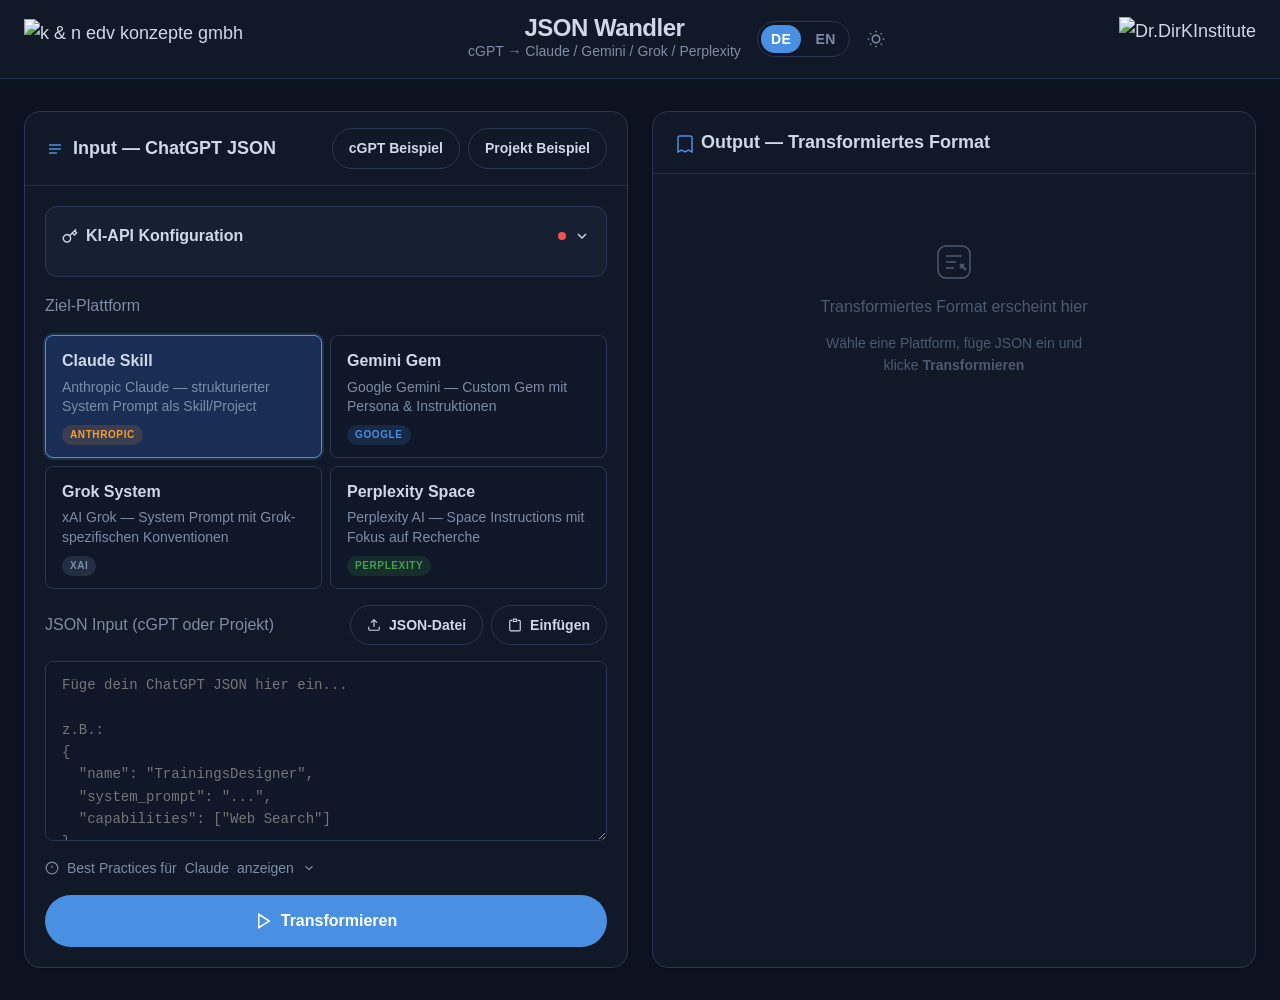
==== app/templates/index.html @ 4fb4b008 "fix: SKILL.md must start with YAML frontmatter Claude.ai upload validation requires --- frontmatter " ====
<!DOCTYPE html>
<html lang="de" data-theme="dark">
<head>
<meta charset="UTF-8"/>
<meta name="viewport" content="width=device-width,initial-scale=1.0"/>
<title>JSON Wandler — Dr.DirKI Institute</title>
<link href="https://api.fontshare.com/v2/css?f[]=satoshi@400,500,700&f[]=cabinet-grotesk@700,800&display=swap" rel="stylesheet"/>
<style>
:root,[data-theme="light"]{
  --color-bg:#f0f4f8;--color-surface:#ffffff;--color-surface-2:#f8fafc;
  --color-surface-offset:#e8eef6;--color-surface-dynamic:#dce4f0;
  --color-divider:#d0d7e2;--color-border:#c0c9d9;
  --color-text:#1a1a2e;--color-text-muted:#546178;--color-text-faint:#8c96a8;
  --color-primary:#1565c0;--color-primary-hover:#1a237e;
  --color-primary-highlight:#e8eaf6;
  --color-success:#2e7d32;--color-error:#c62828;
  --color-orange:#e67e22;--color-gold:#d4a017;
  --radius-sm:.375rem;--radius-md:.5rem;--radius-lg:.75rem;--radius-xl:1rem;--radius-full:9999px;
  --shadow-sm:0 1px 2px oklch(0.2 0.01 80/.06);
  --shadow-md:0 4px 12px oklch(0.2 0.01 80/.08);
  --shadow-lg:0 12px 32px oklch(0.2 0.01 80/.12);
  --font-body:'Satoshi',sans-serif;--font-display:'Cabinet Grotesk',sans-serif;
  --space-1:.25rem;--space-2:.5rem;--space-3:.75rem;--space-4:1rem;
  --space-5:1.25rem;--space-6:1.5rem;--space-8:2rem;--space-10:2.5rem;
  --space-12:3rem;--space-16:4rem;
  --text-xs:clamp(.75rem,.7rem + .25vw,.875rem);
  --text-sm:clamp(.875rem,.8rem + .35vw,1rem);
  --text-base:clamp(1rem,.95rem + .25vw,1.125rem);
  --text-lg:clamp(1.125rem,1rem + .75vw,1.5rem);
  --text-xl:clamp(1.5rem,1.2rem + 1.25vw,2.25rem);
  --text-2xl:clamp(2rem,1.2rem + 2.5vw,3.5rem);
  --transition-interactive:180ms cubic-bezier(.16,1,.3,1);
}
[data-theme="dark"]{
  --color-bg:#0c1220;--color-surface:#111827;--color-surface-2:#162032;
  --color-surface-offset:#0f1729;--color-surface-dynamic:#1a2540;
  --color-divider:#1e2d4a;--color-border:#283854;
  --color-text:#d0d8e8;--color-text-muted:#7b8da8;--color-text-faint:#4a5a75;
  --color-primary:#4a90e2;--color-primary-hover:#3a7bd5;
  --color-primary-highlight:#1a2d55;
  --color-success:#43a047;--color-error:#ef5350;
  --color-orange:#f0a030;--color-gold:#e8b830;
  --shadow-sm:0 1px 2px oklch(0 0 0/.2);
  --shadow-md:0 4px 12px oklch(0 0 0/.3);
  --shadow-lg:0 12px 32px oklch(0 0 0/.4);
}
*,*::before,*::after{box-sizing:border-box;margin:0;padding:0}
html{-webkit-font-smoothing:antialiased;scroll-behavior:smooth}
body{min-height:100dvh;font-family:var(--font-body);font-size:var(--text-base);color:var(--color-text);background:var(--color-bg);line-height:1.6}
img,svg{display:block;max-width:100%}
button{cursor:pointer;background:none;border:none;font:inherit;color:inherit;transition:color var(--transition-interactive),background var(--transition-interactive),border-color var(--transition-interactive),box-shadow var(--transition-interactive)}
:focus-visible{outline:2px solid var(--color-primary);outline-offset:3px;border-radius:var(--radius-sm)}

.app{display:grid;grid-template-rows:auto 1fr;min-height:100dvh}
header{background:var(--color-surface);border-bottom:1px solid var(--color-divider);padding:var(--space-4) var(--space-6);display:flex;align-items:center;justify-content:space-between;gap:var(--space-4);position:sticky;top:0;z-index:100}
.logo{display:flex;align-items:center;gap:var(--space-3);text-decoration:none;color:var(--color-text)}
.logo-mark{width:36px;height:36px;flex-shrink:0}
.logo-text{font-family:var(--font-display);font-size:var(--text-lg);font-weight:800;letter-spacing:-.02em;line-height:1}
.logo-sub{font-size:var(--text-xs);color:var(--color-text-muted);font-weight:400}
.header-actions{display:flex;align-items:center;gap:var(--space-3)}
.btn-icon{width:36px;height:36px;border-radius:var(--radius-full);display:flex;align-items:center;justify-content:center;color:var(--color-text-muted);transition:background var(--transition-interactive),color var(--transition-interactive)}
.btn-icon:hover{background:var(--color-surface-offset);color:var(--color-text)}

/* Language Toggle */
.lang-toggle{display:flex;align-items:center;gap:4px;background:var(--color-surface-offset);border:1px solid var(--color-border);border-radius:var(--radius-full);padding:3px}
.lang-btn{padding:3px 10px;border-radius:var(--radius-full);font-size:var(--text-xs);font-weight:700;letter-spacing:.04em;color:var(--color-text-muted);border:none;background:transparent;cursor:pointer;transition:all var(--transition-interactive)}
.lang-btn.active{background:var(--color-primary);color:#fff;box-shadow:var(--shadow-sm)}
.lang-btn:hover:not(.active){color:var(--color-text);background:var(--color-surface-dynamic)}

main{display:grid;grid-template-columns:1fr 1fr;gap:0;max-width:1400px;margin:0 auto;width:100%;padding:var(--space-8) var(--space-6);gap:var(--space-6)}
@media(max-width:900px){main{grid-template-columns:1fr}}

.panel{background:var(--color-surface);border:1px solid var(--color-border);border-radius:var(--radius-xl);overflow:hidden;display:flex;flex-direction:column;box-shadow:var(--shadow-sm)}
.panel-header{padding:var(--space-4) var(--space-5);border-bottom:1px solid var(--color-divider);display:flex;align-items:center;justify-content:space-between;gap:var(--space-3)}
.panel-title{font-family:var(--font-display);font-weight:700;font-size:var(--text-base);display:flex;align-items:center;gap:var(--space-2)}
.panel-icon{width:20px;height:20px;color:var(--color-primary)}
.panel-body{padding:var(--space-5);display:flex;flex-direction:column;gap:var(--space-4);flex:1}

label{font-size:var(--text-sm);font-weight:500;color:var(--color-text-muted);display:block;margin-bottom:var(--space-2)}
textarea,input,select{width:100%;background:var(--color-surface-offset);border:1px solid var(--color-border);border-radius:var(--radius-md);padding:var(--space-3) var(--space-4);font:inherit;font-size:var(--text-sm);color:var(--color-text);resize:vertical;transition:border-color var(--transition-interactive),box-shadow var(--transition-interactive)}
textarea:focus,input:focus,select:focus{outline:none;border-color:var(--color-primary);box-shadow:0 0 0 3px oklch(from var(--color-primary) l c h/.15)}
textarea{min-height:180px;font-family:'Courier New',monospace;font-size:var(--text-xs);line-height:1.6}
select option{background:var(--color-surface)}

.platform-grid{display:grid;grid-template-columns:repeat(2,1fr);gap:var(--space-2)}
.platform-btn{padding:var(--space-3) var(--space-4);border:1px solid var(--color-border);border-radius:var(--radius-md);background:var(--color-surface-offset);text-align:left;cursor:pointer;transition:all var(--transition-interactive);display:flex;flex-direction:column;gap:var(--space-1)}
.platform-btn:hover{border-color:var(--color-primary);background:var(--color-primary-highlight)}
.platform-btn.active{border-color:var(--color-primary);background:var(--color-primary-highlight);box-shadow:0 0 0 2px oklch(from var(--color-primary) l c h/.2)}
.platform-name{font-weight:600;font-size:var(--text-sm)}
.platform-desc{font-size:var(--text-xs);color:var(--color-text-muted);line-height:1.4}
.platform-badge{display:inline-flex;align-items:center;gap:4px;padding:2px 8px;border-radius:var(--radius-full);font-size:10px;font-weight:600;text-transform:uppercase;letter-spacing:.06em;margin-top:var(--space-1);width:fit-content}
.badge-claude{background:oklch(from var(--color-orange) l c h/.15);color:var(--color-orange)}
.badge-gemini{background:oklch(from var(--color-primary) l c h/.15);color:var(--color-primary)}
.badge-grok{background:oklch(from var(--color-text-muted) l c h/.2);color:var(--color-text-muted)}
.badge-perplexity{background:oklch(from var(--color-success) l c h/.15);color:var(--color-success)}

.btn{display:inline-flex;align-items:center;justify-content:center;gap:var(--space-2);padding:var(--space-3) var(--space-5);border-radius:var(--radius-full);font-weight:600;font-size:var(--text-sm);text-decoration:none;transition:all var(--transition-interactive);border:1px solid transparent;min-height:40px}
.btn-primary{background:var(--color-primary);color:#fff}
.btn-primary:hover:not(:disabled){background:var(--color-primary-hover);transform:translateY(-1px);box-shadow:var(--shadow-md)}
.btn-primary:disabled{opacity:.5;cursor:not-allowed}
.btn-secondary{background:transparent;border-color:var(--color-border);color:var(--color-text)}
.btn-secondary:hover{background:var(--color-surface-offset);border-color:var(--color-text-muted)}
.btn-ghost{background:transparent;color:var(--color-text-muted);padding:var(--space-2) var(--space-3)}
.btn-ghost:hover{color:var(--color-text);background:var(--color-surface-offset)}
.btn-sm{padding:var(--space-2) var(--space-4);font-size:var(--text-xs);min-height:32px}
.btn-danger{background:oklch(from var(--color-error) l c h/.12);color:var(--color-error);border:1px solid oklch(from var(--color-error) l c h/.2)}
.btn-danger:hover{background:oklch(from var(--color-error) l c h/.2)}

.output-area{background:var(--color-surface-offset);border:1px solid var(--color-border);border-radius:var(--radius-md);padding:var(--space-4);font-family:'Courier New',monospace;font-size:var(--text-xs);line-height:1.7;white-space:pre-wrap;word-break:break-word;color:var(--color-text);flex:1;min-height:300px;overflow-y:auto;max-height:500px}
.output-empty{color:var(--color-text-faint);font-family:var(--font-body);font-size:var(--text-sm);text-align:center;padding:var(--space-12) var(--space-8);display:flex;flex-direction:column;align-items:center;gap:var(--space-3)}
.output-empty svg{width:40px;height:40px;color:var(--color-text-faint)}

.status-bar{display:flex;align-items:center;gap:var(--space-2);padding:var(--space-3) var(--space-4);border-radius:var(--radius-md);font-size:var(--text-sm);font-weight:500}
.status-loading{background:oklch(from var(--color-gold) l c h/.1);color:var(--color-gold)}
.status-success{background:oklch(from var(--color-success) l c h/.1);color:var(--color-success)}
.status-error{background:oklch(from var(--color-error) l c h/.1);color:var(--color-error)}
@keyframes spin{to{transform:rotate(360deg)}}
.spinner{width:16px;height:16px;border:2px solid currentColor;border-top-color:transparent;border-radius:var(--radius-full);animation:spin .7s linear infinite;flex-shrink:0}

.api-key-section{background:var(--color-surface-2);border:1px solid var(--color-border);border-radius:var(--radius-lg);padding:var(--space-4)}
.api-key-header{display:flex;align-items:center;justify-content:space-between;margin-bottom:var(--space-3);cursor:pointer}
.api-key-title{font-size:var(--text-sm);font-weight:600;display:flex;align-items:center;gap:var(--space-2)}
.api-key-indicator{width:8px;height:8px;border-radius:var(--radius-full);background:var(--color-error)}
.api-key-indicator.set{background:var(--color-success)}
.api-key-body{display:flex;flex-direction:column;gap:var(--space-3)}
.api-provider-tabs{display:flex;gap:var(--space-2)}
.tab-btn{padding:var(--space-2) var(--space-3);border-radius:var(--radius-md);font-size:var(--text-xs);font-weight:600;border:1px solid var(--color-border);background:transparent;color:var(--color-text-muted);cursor:pointer;transition:all var(--transition-interactive)}
.tab-btn.active{background:var(--color-primary-highlight);border-color:var(--color-primary);color:var(--color-primary)}
.tab-btn:hover:not(.active){background:var(--color-surface-offset)}
.input-row{display:flex;gap:var(--space-2)}
.input-row input{flex:1}
.hint{font-size:var(--text-xs);color:var(--color-text-faint);line-height:1.5}
.hint a{color:var(--color-primary);text-decoration:none}
.hint a:hover{text-decoration:underline}

.practices-toggle{font-size:var(--text-xs);color:var(--color-text-muted);display:flex;align-items:center;gap:var(--space-2);cursor:pointer;background:none;border:none;padding:0}
.practices-toggle:hover{color:var(--color-text)}
.practices-body{display:none;margin-top:var(--space-3);padding:var(--space-4);background:var(--color-surface-offset);border-radius:var(--radius-md);border:1px solid var(--color-divider)}
.practices-body.open{display:block}
.practice-item{display:flex;gap:var(--space-3);padding:var(--space-3) 0;border-bottom:1px solid var(--color-divider)}
.practice-item:last-child{border-bottom:none;padding-bottom:0}
.practice-icon{width:20px;height:20px;flex-shrink:0;margin-top:2px;color:var(--color-primary)}
.practice-content h4{font-size:var(--text-sm);font-weight:600;margin-bottom:2px}
.practice-content p{font-size:var(--text-xs);color:var(--color-text-muted);line-height:1.5}

.output-actions{display:flex;gap:var(--space-2);flex-wrap:wrap}
.section-divider{height:1px;background:var(--color-divider);margin:var(--space-2) 0}
.field-group{display:flex;flex-direction:column;gap:var(--space-2)}

.toast-container{position:fixed;bottom:var(--space-6);right:var(--space-6);z-index:1000;display:flex;flex-direction:column;gap:var(--space-2);pointer-events:none}
.toast{padding:var(--space-3) var(--space-4);background:var(--color-surface-2);border:1px solid var(--color-border);border-radius:var(--radius-md);box-shadow:var(--shadow-lg);font-size:var(--text-sm);font-weight:500;pointer-events:all;animation:slideIn .3s ease forwards;display:flex;align-items:center;gap:var(--space-2)}
@keyframes slideIn{from{opacity:0;transform:translateX(20px)}to{opacity:1;transform:translateX(0)}}
.toast.success{border-color:oklch(from var(--color-success) l c h/.3);color:var(--color-success)}
.toast.error{border-color:oklch(from var(--color-error) l c h/.3);color:var(--color-error)}

::-webkit-scrollbar{width:6px;height:6px}
::-webkit-scrollbar-track{background:transparent}
::-webkit-scrollbar-thumb{background:var(--color-border);border-radius:var(--radius-full)}
</style>
</head>
<body>
<div class="app">
  <header>
    <!-- k & n edv konzepte gmbh Logo (links) -->
    <div style="display:flex;align-items:center">
      <img src="/static/logo-kn.png" alt="k &amp; n edv konzepte gmbh" style="height:40px;width:auto;object-fit:contain"/>
    </div>

    <!-- Mitte: Titel + Controls -->
    <div style="display:flex;align-items:center;gap:var(--space-4);flex:1;justify-content:center">
      <div style="text-align:center">
        <div class="logo-text">JSON Wandler</div>
        <div class="logo-sub" id="headerSubtitle">cGPT &rarr; Claude / Gemini / Grok / Perplexity</div>
      </div>
      <div style="display:flex;align-items:center;gap:var(--space-2)">
        <!-- DE/EN Language Toggle -->
        <div class="lang-toggle" role="group" aria-label="Language">
          <button id="langDe" class="lang-btn active" onclick="setLang('de')">DE</button>
          <button id="langEn" class="lang-btn" onclick="setLang('en')">EN</button>
        </div>
        <!-- Theme Toggle -->
        <button class="btn-icon" data-theme-toggle aria-label="Farbschema wechseln">
          <svg width="18" height="18" viewBox="0 0 24 24" fill="none" stroke="currentColor" stroke-width="2"><path d="M21 12.79A9 9 0 1 1 11.21 3 7 7 0 0 0 21 12.79z"/></svg>
        </button>
      </div>
    </div>

    <!-- Dr.DirKInstitute Logo (rechts) -->
    <div style="display:flex;align-items:center">
      <img src="/static/logo-drdirki.png" alt="Dr.DirKInstitute" style="height:44px;width:auto;object-fit:contain"/>
    </div>
  </header>

  <main>
    <!-- INPUT PANEL -->
    <div class="panel">
      <div class="panel-header">
        <div class="panel-title">
          <svg class="panel-icon" viewBox="0 0 20 20" fill="none" stroke="currentColor" stroke-width="1.5"><path d="M4 6h12M4 10h12M4 14h8"/></svg>
          <span id="panelInputTitle">Input — ChatGPT JSON</span>
        </div>
        <div style="display:flex;gap:var(--space-2)">
          <button class="btn btn-secondary btn-sm" id="btnSampleCgpt" onclick="loadSample('cgpt')">cGPT Beispiel</button>
          <button class="btn btn-secondary btn-sm" id="btnSampleProject" onclick="loadSample('project')">Projekt Beispiel</button>
        </div>
      </div>
      <div class="panel-body">

        <!-- API KEY -->
        <div class="api-key-section">
          <div class="api-key-header" onclick="toggleApiKey()">
            <div class="api-key-title">
              <svg width="16" height="16" viewBox="0 0 24 24" fill="none" stroke="currentColor" stroke-width="2"><path d="M21 2l-2 2m-7.61 7.61a5.5 5.5 0 1 1-7.778 7.778 5.5 5.5 0 0 1 7.777-7.777zm0 0L15.5 7.5m0 0l3 3L22 7l-3-3m-3.5 3.5L19 4"/></svg>
              <span id="apiTitle">KI-API Konfiguration</span>
            </div>
            <div style="display:flex;align-items:center;gap:var(--space-2)">
              <div id="apiIndicator" class="api-key-indicator"></div>
              <svg id="apiToggleIcon" width="16" height="16" viewBox="0 0 24 24" fill="none" stroke="currentColor" stroke-width="2" style="transition:transform .2s"><path d="m6 9 6 6 6-6"/></svg>
            </div>
          </div>
          <div id="apiKeyBody" class="api-key-body" style="display:none">
            <div class="api-provider-tabs">
              <button class="tab-btn active" onclick="setProvider('openai',this)">OpenAI</button>
              <button class="tab-btn" onclick="setProvider('anthropic',this)">Anthropic</button>
            </div>
            <div class="input-row">
              <input type="password" id="apiKeyInput" placeholder="sk-..." autocomplete="off"/>
              <button class="btn btn-primary btn-sm" id="btnApiSave" onclick="saveApiKey()">Speichern</button>
              <button class="btn btn-danger btn-sm" onclick="clearApiKey()">&times;</button>
            </div>
            <p class="hint" id="apiHint">
              OpenAI API Key &mdash; <a href="https://platform.openai.com/api-keys" target="_blank">platform.openai.com/api-keys</a><br>
              Modell: gpt-4o. Der Key bleibt nur im Browser-Memory.
            </p>
          </div>
        </div>

        <!-- TARGET PLATFORM -->
        <div class="field-group">
          <label id="platformLabel">Ziel-Plattform</label>
          <div class="platform-grid">
            <button class="platform-btn active" onclick="selectPlatform('claude',this)">
              <div class="platform-name">Claude Skill</div>
              <div class="platform-desc" id="descClaude">Anthropic Claude — strukturierter System Prompt als Skill/Project</div>
              <div class="platform-badge badge-claude">Anthropic</div>
            </button>
            <button class="platform-btn" onclick="selectPlatform('gemini',this)">
              <div class="platform-name">Gemini Gem</div>
              <div class="platform-desc" id="descGemini">Google Gemini — Custom Gem mit Persona &amp; Instruktionen</div>
              <div class="platform-badge badge-gemini">Google</div>
            </button>
            <button class="platform-btn" onclick="selectPlatform('grok',this)">
              <div class="platform-name">Grok System</div>
              <div class="platform-desc" id="descGrok">xAI Grok — System Prompt mit Grok-spezifischen Konventionen</div>
              <div class="platform-badge badge-grok">xAI</div>
            </button>
            <button class="platform-btn" onclick="selectPlatform('perplexity',this)">
              <div class="platform-name">Perplexity Space</div>
              <div class="platform-desc" id="descPerplexity">Perplexity AI — Space Instructions mit Fokus auf Recherche</div>
              <div class="platform-badge badge-perplexity">Perplexity</div>
            </button>
          </div>
        </div>

        <!-- JSON INPUT -->
        <div class="field-group">
          <div style="display:flex;align-items:center;justify-content:space-between;margin-bottom:var(--space-2);flex-wrap:wrap;gap:var(--space-2)">
            <label style="margin:0" id="jsonInputLabel">JSON Input (cGPT oder Projekt)</label>
            <div style="display:flex;gap:var(--space-2)">
              <button class="btn btn-secondary btn-sm" id="btnJsonFile" onclick="uploadJsonFile()" title="JSON-Datei vom Computer laden">
                <svg width="14" height="14" viewBox="0 0 24 24" fill="none" stroke="currentColor" stroke-width="2"><path d="M21 15v4a2 2 0 0 1-2 2H5a2 2 0 0 1-2-2v-4"/><polyline points="17 8 12 3 7 8"/><line x1="12" y1="3" x2="12" y2="15"/></svg>
                <span>JSON-Datei</span>
              </button>
              <button class="btn btn-secondary btn-sm" id="btnPaste" onclick="pasteFromClipboard()" title="JSON aus Zwischenablage einf&uuml;gen">
                <svg width="14" height="14" viewBox="0 0 24 24" fill="none" stroke="currentColor" stroke-width="2"><rect x="9" y="2" width="6" height="4" rx="1"/><path d="M17 4h2a2 2 0 0 1 2 2v14a2 2 0 0 1-2 2H5a2 2 0 0 1-2-2V6a2 2 0 0 1 2-2h2"/></svg>
                <span>Einf&uuml;gen</span>
              </button>
            </div>
          </div>
          <input type="file" id="jsonFileInput" accept=".json,application/json" style="display:none" onchange="handleJsonFile(event)">
          <textarea id="jsonInput" placeholder="F&uuml;ge dein ChatGPT JSON hier ein...&#10;&#10;z.B.:&#10;{&#10;  &quot;name&quot;: &quot;TrainingsDesigner&quot;,&#10;  &quot;system_prompt&quot;: &quot;...&quot;,&#10;  &quot;capabilities&quot;: [&quot;Web Search&quot;]&#10;}"></textarea>
        </div>

        <!-- BEST PRACTICES TOGGLE -->
        <div>
          <button class="practices-toggle" onclick="togglePractices()" id="practicesBtn">
            <svg width="14" height="14" viewBox="0 0 24 24" fill="none" stroke="currentColor" stroke-width="2"><circle cx="12" cy="12" r="10"/><path d="M12 8v4M12 16h.01"/></svg>
            <span id="practicesTogglePre">Best Practices f&uuml;r</span>
            <span id="currentPlatformLabel">Claude</span>
            <span id="practicesTogglePost">anzeigen</span>
            <svg id="practicesIcon" width="14" height="14" viewBox="0 0 24 24" fill="none" stroke="currentColor" stroke-width="2" style="transition:transform .2s"><path d="m6 9 6 6 6-6"/></svg>
          </button>
          <div id="practicesBody" class="practices-body"></div>
        </div>

        <button class="btn btn-primary" id="transformBtn" onclick="transform()">
          <svg width="18" height="18" viewBox="0 0 24 24" fill="none" stroke="currentColor" stroke-width="2"><path d="M5 3l14 9-14 9V3z"/></svg>
          <span id="transformBtnLabel">Transformieren</span>
        </button>

      </div>
    </div>

    <!-- OUTPUT PANEL -->
    <div class="panel">
      <div class="panel-header">
        <div class="panel-title">
          <svg class="panel-icon" viewBox="0 0 20 20" fill="none" stroke="currentColor" stroke-width="1.5"><path d="M17 3H7a2 2 0 0 0-2 2v14l3.5-2 3.5 2 3.5-2 3.5 2V5a2 2 0 0 0-2-2z"/></svg>
          <span id="panelOutputTitle">Output — Transformiertes Format</span>
        </div>
        <div id="outputPlatformBadge" style="display:none"></div>
      </div>
      <div class="panel-body">
        <div id="statusBar" style="display:none"></div>
        <div id="outputContainer">
          <div class="output-empty" id="emptyState">
            <svg viewBox="0 0 40 40" fill="none" stroke="currentColor" stroke-width="1.5">
              <rect x="4" y="4" width="32" height="32" rx="8"/>
              <path d="M12 14h16M12 20h10M12 26h8"/>
              <path d="M26 22l6 6M30 22l-4 4" stroke-width="2"/>
            </svg>
            <div id="emptyStateTitle">Transformiertes Format erscheint hier</div>
            <div id="emptyStateHint" style="font-size:var(--text-xs);color:var(--color-text-faint);max-width:280px;text-align:center">W&auml;hle eine Plattform, f&uuml;ge JSON ein und klicke <strong>Transformieren</strong></div>
          </div>
          <pre class="output-area" id="outputArea" style="display:none"></pre>
        </div>

        <div class="output-actions" id="outputActions" style="display:none">
          <button class="btn btn-primary btn-sm" onclick="copyOutput()">
            <svg width="14" height="14" viewBox="0 0 24 24" fill="none" stroke="currentColor" stroke-width="2"><rect x="9" y="9" width="13" height="13" rx="2"/><path d="M5 15H4a2 2 0 0 1-2-2V4a2 2 0 0 1 2-2h9a2 2 0 0 1 2 2v1"/></svg>
            <span id="btnCopy">Kopieren</span>
          </button>
          <button class="btn btn-secondary btn-sm" onclick="downloadOutput()">
            <svg width="14" height="14" viewBox="0 0 24 24" fill="none" stroke="currentColor" stroke-width="2"><path d="M21 15v4a2 2 0 0 1-2 2H5a2 2 0 0 1-2-2v-4M7 10l5 5 5-5M12 15V3"/></svg>
            <span id="btnDownload">Download</span>
          </button>
          <button class="btn btn-ghost btn-sm" onclick="clearAll()">
            <span id="btnReset">Zur&uuml;cksetzen</span>
          </button>
        </div>

        <div id="platformInfo" style="margin-top:auto"></div>
      </div>
    </div>
  </main>
</div>

<div class="toast-container" id="toastContainer"></div>

<script>
/* ── Translations ──────────────────────────────────────────────────────── */
const TEXTS = {
  de: {
    subtitle:          'cGPT \u2192 Claude / Gemini / Grok / Perplexity',
    panelInput:        'Input \u2014 ChatGPT JSON',
    panelOutput:       'Output \u2014 Transformiertes Format',
    sampleCgpt:        'cGPT Beispiel',
    sampleProject:     'Projekt Beispiel',
    apiTitle:          'KI-API Konfiguration',
    apiSave:           'Speichern',
    platformLabel:     'Ziel-Plattform',
    claudeDesc:        'Anthropic Claude \u2014 strukturierter System Prompt als Skill/Project',
    geminiDesc:        'Google Gemini \u2014 Custom Gem mit Persona & Instruktionen',
    grokDesc:          'xAI Grok \u2014 System Prompt mit Grok-spezifischen Konventionen',
    perplexityDesc:    'Perplexity AI \u2014 Space Instructions mit Fokus auf Recherche',
    jsonInputLabel:    'JSON Input (cGPT oder Projekt)',
    jsonFileBtnTitle:  'JSON-Datei vom Computer laden',
    jsonFileBtn:       'JSON-Datei',
    pasteBtnTitle:     'JSON aus Zwischenablage einf\u00fcgen',
    pasteBtn:          'Einf\u00fcgen',
    jsonPlaceholder:   'F\u00fcge dein ChatGPT JSON hier ein...\n\nz.B.:\n{\n  "name": "TrainingsDesigner",\n  "system_prompt": "...",\n  "capabilities": ["Web Search"]\n}',
    practicesPre:      'Best Practices f\u00fcr',
    practicesPost:     'anzeigen',
    transformBtn:      'Transformieren',
    transformingBtn:   'Transformiere\u2026',
    emptyTitle:        'Transformiertes Format erscheint hier',
    emptyHint:         'W\u00e4hle eine Plattform, f\u00fcge JSON ein und klicke',
    emptyHintStrong:   'Transformieren',
    btnCopy:           'Kopieren',
    btnDownload:       'Download',
    btnReset:          'Zur\u00fccksetzen',
    /* Dynamic messages */
    noJson:            'Kein JSON eingef\u00fcgt',
    noApiKey:          'Kein API Key eingegeben',
    apiSaved:          'API Key gespeichert (nur im Speicher)',
    apiCleared:        'API Key gel\u00f6scht',
    jsonRepaired:      'JSON automatisch repariert',
    copied:            'In Zwischenablage kopiert',
    copyFailed:        'Kopieren fehlgeschlagen',
    downloadStarted:   'Download gestartet',
    resetDone:         'Zur\u00fcckgesetzt',
    emptyClipboard:    'Zwischenablage ist leer',
    skillInstallTitle: 'Als Claude Skill installieren',
    skillStep1:        'SKILL.md herunterladen (Button oben)',
    skillStep2:        'claude.ai im Browser öffnen',
    skillStep3:        'Anpassen → Skills → + → <strong>Skill hochladen</strong>',
    skillStep4:        'SKILL.md auswählen → fertig ✓',
    pasteHint:         'Bitte Ctrl+V zum Einf\u00fcgen verwenden',
    fileLoaded:        'Datei geladen',
    fileLoadedRepaired:'Datei geladen & JSON repariert',
    fileTypeError:     'Bitte eine .json Datei ausw\u00e4hlen.',
    fileReadError:     'Datei konnte nicht gelesen werden.',
    jsonRepairFailed:  function(e){ return 'JSON konnte nicht repariert werden: ' + e; },
    notValidJson:      'Text eingef\u00fcgt (kein valides JSON \u2014 bitte pr\u00fcfen)',
    transformingAI:    function(p){ return 'KI-Transformation via ' + p + '\u2026'; },
    transformingRules: 'Regelbasierte Transformation (kein API Key)\u2026',
    successTransform:  function(p, k){ return 'Erfolgreich transformiert \u2192 ' + p + (k ? '' : ' (regelbasiert \u2014 API Key f\u00fcr KI-Optimierung)'); },
    apiError:          function(m){ return 'Fehler: ' + m; },
    apiKeyInvalid:     'API Key ung\u00fcltig oder abgelaufen',
    sampleLoaded:      function(t){ return t + ' Beispiel geladen'; },
    hintOpenAI:        'OpenAI API Key \u2014 <a href="https://platform.openai.com/api-keys" target="_blank">platform.openai.com/api-keys</a><br>Modell: gpt-4o. Der Key bleibt nur im Browser-Memory.',
    hintAnthropic:     'Anthropic API Key \u2014 <a href="https://console.anthropic.com/keys" target="_blank">console.anthropic.com/keys</a><br>Modell: claude-sonnet-4. Der Key bleibt nur im Browser-Memory.',
  },
  en: {
    subtitle:          'cGPT \u2192 Claude / Gemini / Grok / Perplexity',
    panelInput:        'Input \u2014 ChatGPT JSON',
    panelOutput:       'Output \u2014 Transformed Format',
    sampleCgpt:        'cGPT Sample',
    sampleProject:     'Project Sample',
    apiTitle:          'AI API Configuration',
    apiSave:           'Save',
    platformLabel:     'Target Platform',
    claudeDesc:        'Anthropic Claude \u2014 structured system prompt as Skill/Project',
    geminiDesc:        'Google Gemini \u2014 Custom Gem with persona & instructions',
    grokDesc:          'xAI Grok \u2014 System prompt with Grok-specific conventions',
    perplexityDesc:    'Perplexity AI \u2014 Space Instructions focused on research',
    jsonInputLabel:    'JSON Input (cGPT or Project)',
    jsonFileBtnTitle:  'Load JSON file from computer',
    jsonFileBtn:       'JSON File',
    pasteBtnTitle:     'Paste JSON from clipboard',
    pasteBtn:          'Paste',
    jsonPlaceholder:   'Paste your ChatGPT JSON here...\n\ne.g.:\n{\n  "name": "TrainingDesigner",\n  "system_prompt": "...",\n  "capabilities": ["Web Search"]\n}',
    practicesPre:      'Show Best Practices for',
    practicesPost:     '',
    transformBtn:      'Transform',
    transformingBtn:   'Transforming\u2026',
    emptyTitle:        'Transformed format appears here',
    emptyHint:         'Choose a platform, paste JSON, and click',
    emptyHintStrong:   'Transform',
    btnCopy:           'Copy',
    btnDownload:       'Download',
    btnReset:          'Reset',
    /* Dynamic messages */
    noJson:            'No JSON inserted',
    noApiKey:          'No API key entered',
    apiSaved:          'API key saved (memory only)',
    apiCleared:        'API key cleared',
    jsonRepaired:      'JSON automatically repaired',
    copied:            'Copied to clipboard',
    copyFailed:        'Copy failed',
    downloadStarted:   'Download started',
    resetDone:         'Reset',
    emptyClipboard:    'Clipboard is empty',
    skillInstallTitle: 'Install as Claude Skill',
    skillStep1:        'Download SKILL.md (button above)',
    skillStep2:        'Open claude.ai in your browser',
    skillStep3:        'Customize → Skills → + → <strong>Upload skill</strong>',
    skillStep4:        'Select SKILL.md → done ✓',
    pasteHint:         'Please use Ctrl+V to paste',
    fileLoaded:        'File loaded',
    fileLoadedRepaired:'File loaded & JSON repaired',
    fileTypeError:     'Please select a .json file.',
    fileReadError:     'File could not be read.',
    jsonRepairFailed:  function(e){ return 'JSON could not be repaired: ' + e; },
    notValidJson:      'Text pasted (not valid JSON \u2014 please check)',
    transformingAI:    function(p){ return 'AI transformation via ' + p + '\u2026'; },
    transformingRules: 'Rule-based transformation (no API key)\u2026',
    successTransform:  function(p, k){ return 'Successfully transformed \u2192 ' + p + (k ? '' : ' (rule-based \u2014 add API key for AI optimization)'); },
    apiError:          function(m){ return 'Error: ' + m; },
    apiKeyInvalid:     'API key invalid or expired',
    sampleLoaded:      function(t){ return t + ' sample loaded'; },
    hintOpenAI:        'OpenAI API Key \u2014 <a href="https://platform.openai.com/api-keys" target="_blank">platform.openai.com/api-keys</a><br>Model: gpt-4o. Key is stored in browser memory only.',
    hintAnthropic:     'Anthropic API Key \u2014 <a href="https://console.anthropic.com/keys" target="_blank">console.anthropic.com/keys</a><br>Model: claude-sonnet-4. Key is stored in browser memory only.',
  }
};

/* ── Best Practices (bilingual) ────────────────────────────────────────── */
const bestPracticesAll = {
  de: {
    claude: [
      { title: 'Klare Rollendefinition',    desc: 'Claude Skills beginnen mit einer expliziten Rollenbeschreibung: \u201eDu bist ein spezialisierter Assistent f\u00fcr\u2026\u201c' },
      { title: 'XML-Tags f\u00fcr Struktur', desc: 'Nutze <instructions>, <context>, <examples> als Strukturierungselemente im System Prompt.' },
      { title: 'Konstitutionelle Grenzen',  desc: 'Definiere explizit, was der Skill NICHT tut. Claude folgt negativen Grenzen sehr pr\u00e4zise.' },
      { title: 'Reasoning aktivieren',      desc: 'F\u00fcge \u201eDenke Schritt f\u00fcr Schritt\u201c oder \u201eAnalysiere erst, dann antworte\u201c f\u00fcr komplexe Aufgaben ein.' },
      { title: 'Keine Plugin-Referenzen',   desc: 'ChatGPT-spezifische Funktionen (DALL-E, Browsing-Buttons) m\u00fcssen entfernt oder abstrahiert werden.' },
    ],
    gemini: [
      { title: 'Persona & Name',          desc: 'Gemini Gems erwarten eine klar benannte Persona mit definierten Charaktereigenschaften.' },
      { title: 'Google-Integration',      desc: 'Nutze explizit Google-Tools: Google Search, Google Workspace-Referenzen wenn relevant.' },
      { title: 'Multimodal beschreiben',  desc: 'Gemini versteht Bilder, Audio, Video \u2014 erw\u00e4hne explizit welche Modalit\u00e4ten der Gem nutzen soll.' },
      { title: 'Markdown strukturiert',   desc: 'Gemini rendert Markdown gut \u2014 nutze \u00dcberschriften, Listen und Bold f\u00fcr strukturierte Outputs.' },
      { title: 'Sprachkonsistenz',        desc: 'Definiere die Ausgabesprache explizit, da Gemini bei gemischten Prompts die Sprache wechseln kann.' },
    ],
    grok: [
      { title: 'Direkter, klarer Stil',   desc: 'Grok bevorzugt direkte, pr\u00e4gnante Instruktionen ohne \u00fcberm\u00e4\u00dfige H\u00f6flichkeitsfloskeln.' },
      { title: 'Realtime-Wissen nutzen',  desc: 'Grok hat Zugriff auf aktuelle X/Twitter-Daten \u2014 nutze dies f\u00fcr zeitkritische Anwendungen.' },
      { title: 'Humor-Param optional',    desc: 'Grok unterst\u00fctzt einen humorvollen Modus \u2014 definiere ob der Skill ernst oder locker sein soll.' },
      { title: 'Keine langen Preambles',  desc: 'Grok reagiert besser auf kurze, klare Instruktionen als auf lange, verschachtelte Prompts.' },
      { title: 'X-Kontext',               desc: 'Wenn relevant: definiere ob der Skill X-Posts, Threads oder Community-Notes einbeziehen soll.' },
    ],
    perplexity: [
      { title: 'Recherche-Fokus',              desc: 'Perplexity Spaces sind Research-optimiert \u2014 stelle Instruktionen auf Quellensuche und Fakten-Verifikation aus.' },
      { title: 'Quellen-Anforderungen',        desc: 'Definiere explizit: \u201eZitiere immer Quellen\u201c, \u201eBevorzuge wissenschaftliche Quellen\u201c, \u201eAktuelle Quellen bevorzugen\u201c.' },
      { title: 'Zusammenfassungsformat',       desc: 'Perplexity strukturiert gerne: Kurzzusammenfassung \u2192 Details \u2192 Quellen. Nutze dieses Format.' },
      { title: 'Keine Halluzinations-Prompts', desc: 'Vermeide Prompts die Kreativit\u00e4t \u00fcber Faktentreue stellen \u2014 Perplexity ist kein Kreativ-LLM.' },
      { title: 'Focus Mode',                   desc: 'Definiere den Suchfokus: Web, Academic, YouTube, Reddit je nach Anwendungsfall.' },
    ]
  },
  en: {
    claude: [
      { title: 'Clear Role Definition',    desc: 'Claude Skills start with an explicit role description: \u201cYou are a specialized assistant for\u2026\u201d' },
      { title: 'XML Tags for Structure',   desc: 'Use <instructions>, <context>, <examples> as structural elements in the system prompt.' },
      { title: 'Constitutional Constraints', desc: 'Explicitly define what the skill does NOT do. Claude follows negative constraints very precisely.' },
      { title: 'Enable Reasoning',         desc: 'Add \u201cThink step by step\u201d or \u201cAnalyze first, then respond\u201d for complex tasks.' },
      { title: 'No Plugin References',     desc: 'ChatGPT-specific features (DALL-E, browsing buttons) must be removed or abstracted.' },
    ],
    gemini: [
      { title: 'Persona & Name',           desc: 'Gemini Gems expect a clearly named persona with defined character traits.' },
      { title: 'Google Integration',       desc: 'Explicitly use Google tools: Google Search, Google Workspace references when relevant.' },
      { title: 'Describe Multimodal',      desc: 'Gemini understands images, audio, video \u2014 explicitly mention which modalities the Gem should use.' },
      { title: 'Markdown Structured',      desc: 'Gemini renders Markdown well \u2014 use headings, lists and bold for structured outputs.' },
      { title: 'Language Consistency',     desc: 'Define the output language explicitly, as Gemini may switch languages with mixed prompts.' },
    ],
    grok: [
      { title: 'Direct, Clear Style',      desc: 'Grok prefers direct, concise instructions without excessive pleasantries.' },
      { title: 'Use Realtime Knowledge',   desc: 'Grok has access to current X/Twitter data \u2014 use this for time-critical applications.' },
      { title: 'Humor Param Optional',     desc: 'Grok supports a humorous mode \u2014 define whether the skill should be serious or casual.' },
      { title: 'No Long Preambles',        desc: 'Grok responds better to short, clear instructions than long, nested prompts.' },
      { title: 'X Context',                desc: 'If relevant: define whether the skill should include X posts, threads or community notes.' },
    ],
    perplexity: [
      { title: 'Research Focus',           desc: 'Perplexity Spaces are research-optimized \u2014 configure instructions for source search and fact verification.' },
      { title: 'Source Requirements',      desc: 'Define explicitly: \u201cAlways cite sources\u201d, \u201cPrefer scientific sources\u201d, \u201cPrefer current sources\u201d.' },
      { title: 'Summary Format',           desc: 'Perplexity structures well: Brief Summary \u2192 Details \u2192 Sources. Use this format.' },
      { title: 'No Hallucination Prompts', desc: 'Avoid prompts that prioritize creativity over factual accuracy \u2014 Perplexity is not a creative LLM.' },
      { title: 'Focus Mode',               desc: 'Define the search focus: Web, Academic, YouTube, Reddit depending on the use case.' },
    ]
  }
};

/* ── State ─────────────────────────────────────────────────────────────── */
let state = { platform: 'claude', apiKey: null, apiProvider: 'openai', output: null, lang: 'de' };

const platformLabels = { claude: 'Claude', gemini: 'Gemini', grok: 'Grok', perplexity: 'Perplexity' };
const platformColors  = { claude: 'badge-claude', gemini: 'badge-gemini', grok: 'badge-grok', perplexity: 'badge-perplexity' };

/* ── Language ──────────────────────────────────────────────────────────── */
function setLang(lang) {
  state.lang = lang;
  document.documentElement.lang = lang;
  applyLang();
}

function applyLang() {
  const t = TEXTS[state.lang];
  const l = state.lang;

  /* Header */
  document.getElementById('headerSubtitle').textContent = t.subtitle;
  document.getElementById('langDe').classList.toggle('active', l === 'de');
  document.getElementById('langEn').classList.toggle('active', l === 'en');

  /* Input panel */
  document.getElementById('panelInputTitle').textContent   = t.panelInput;
  document.getElementById('btnSampleCgpt').textContent     = t.sampleCgpt;
  document.getElementById('btnSampleProject').textContent  = t.sampleProject;
  document.getElementById('apiTitle').textContent          = t.apiTitle;
  document.getElementById('btnApiSave').textContent        = t.apiSave;
  document.getElementById('platformLabel').textContent     = t.platformLabel;
  document.getElementById('descClaude').textContent        = t.claudeDesc;
  document.getElementById('descGemini').textContent        = t.geminiDesc;
  document.getElementById('descGrok').textContent          = t.grokDesc;
  document.getElementById('descPerplexity').textContent    = t.perplexityDesc;
  document.getElementById('jsonInputLabel').textContent    = t.jsonInputLabel;
  var jfBtn = document.getElementById('btnJsonFile');
  jfBtn.title = t.jsonFileBtnTitle;
  jfBtn.querySelector('span').textContent = t.jsonFileBtn;
  var pbBtn = document.getElementById('btnPaste');
  pbBtn.title = t.pasteBtnTitle;
  pbBtn.querySelector('span').textContent = t.pasteBtn;
  document.getElementById('jsonInput').placeholder        = t.jsonPlaceholder;
  document.getElementById('practicesTogglePre').textContent = t.practicesPre;
  document.getElementById('practicesTogglePost').textContent = t.practicesPost;
  document.getElementById('transformBtnLabel').textContent = t.transformBtn;

  /* Output panel */
  document.getElementById('panelOutputTitle').textContent = t.panelOutput;
  document.getElementById('emptyStateTitle').textContent  = t.emptyTitle;
  var hint = document.getElementById('emptyStateHint');
  hint.innerHTML = t.emptyHint + ' <strong>' + t.emptyHintStrong + '</strong>';
  document.getElementById('btnCopy').textContent     = t.btnCopy;
  document.getElementById('btnDownload').textContent = t.btnDownload;
  document.getElementById('btnReset').textContent    = t.btnReset;

  /* API hint (if provider is set) */
  var apiHint = document.getElementById('apiHint');
  var hints = { openai: t.hintOpenAI, anthropic: t.hintAnthropic };
  apiHint.innerHTML = hints[state.apiProvider];

  /* Re-render best practices */
  updatePractices();
}

/* ── Theme ──────────────────────────────────────────────────────────────── */
(function(){
  const t=document.querySelector('[data-theme-toggle]');
  const r=document.documentElement;
  let d=r.getAttribute('data-theme')||'dark';
  updateToggleIcon(d,t);
  if(t) t.addEventListener('click',()=>{
    d=d==='dark'?'light':'dark';
    r.setAttribute('data-theme',d);
    updateToggleIcon(d,t);
  });
  function updateToggleIcon(theme,btn){
    if(!btn) return;
    btn.innerHTML=theme==='dark'
      ?'<svg width="18" height="18" viewBox="0 0 24 24" fill="none" stroke="currentColor" stroke-width="2"><circle cx="12" cy="12" r="5"/><path d="M12 1v2M12 21v2M4.22 4.22l1.42 1.42M18.36 18.36l1.42 1.42M1 12h2M21 12h2M4.22 19.78l1.42-1.42M18.36 5.64l1.42-1.42"/></svg>'
      :'<svg width="18" height="18" viewBox="0 0 24 24" fill="none" stroke="currentColor" stroke-width="2"><path d="M21 12.79A9 9 0 1 1 11.21 3 7 7 0 0 0 21 12.79z"/></svg>';
  }
})();

/* ── Platform ───────────────────────────────────────────────────────────── */
function selectPlatform(p, btn) {
  state.platform = p;
  document.querySelectorAll('.platform-btn').forEach(b => b.classList.remove('active'));
  btn.classList.add('active');
  if (state.output) renderSkillInstallBox();
  document.getElementById('currentPlatformLabel').textContent = platformLabels[p];
  updatePractices();
}

/* ── API Key ────────────────────────────────────────────────────────────── */
function toggleApiKey() {
  const body = document.getElementById('apiKeyBody');
  const icon = document.getElementById('apiToggleIcon');
  const open = body.style.display !== 'none';
  body.style.display = open ? 'none' : 'flex';
  icon.style.transform = open ? '' : 'rotate(180deg)';
}

function setProvider(p, btn) {
  state.apiProvider = p;
  document.querySelectorAll('.tab-btn').forEach(b => b.classList.remove('active'));
  btn.classList.add('active');
  const t = TEXTS[state.lang];
  const hints = { openai: t.hintOpenAI, anthropic: t.hintAnthropic };
  document.getElementById('apiHint').innerHTML = hints[p];
  document.getElementById('apiKeyInput').placeholder = p === 'openai' ? 'sk-...' : 'sk-ant-...';
}

function saveApiKey() {
  const val = document.getElementById('apiKeyInput').value.trim();
  if (!val) { showToast(TEXTS[state.lang].noApiKey, 'error'); return; }
  state.apiKey = val;
  document.getElementById('apiIndicator').classList.add('set');
  document.getElementById('apiKeyInput').value = '';
  showToast(TEXTS[state.lang].apiSaved, 'success');
  toggleApiKey();
}

function clearApiKey() {
  state.apiKey = null;
  document.getElementById('apiKeyInput').value = '';
  document.getElementById('apiIndicator').classList.remove('set');
  showToast(TEXTS[state.lang].apiCleared, 'success');
}

/* ── Best Practices ─────────────────────────────────────────────────────── */
function togglePractices() {
  const body = document.getElementById('practicesBody');
  const icon = document.getElementById('practicesIcon');
  const open = body.classList.contains('open');
  body.classList.toggle('open', !open);
  icon.style.transform = open ? '' : 'rotate(180deg)';
  if (!open) updatePractices();
}

function updatePractices() {
  var practices = (bestPracticesAll[state.lang] || bestPracticesAll.de)[state.platform] || [];
  const body = document.getElementById('practicesBody');
  body.innerHTML = practices.map(p => `
    <div class="practice-item">
      <svg class="practice-icon" viewBox="0 0 20 20" fill="none" stroke="currentColor" stroke-width="1.5"><path d="M9 11l3 3L22 4"/><path d="M21 12v7a2 2 0 0 1-2 2H5a2 2 0 0 1-2-2V5a2 2 0 0 1 2-2h11"/></svg>
      <div class="practice-content"><h4>${p.title}</h4><p>${p.desc}</p></div>
    </div>
  `).join('');
}

/* ── Sample Data ────────────────────────────────────────────────────────── */
function loadSample(type) {
  const samples = {
    cgpt: JSON.stringify({
      "name": "TrainingsDesigner",
      "url": "https://chatgpt.com/g/g-0xl2V1Yve-trainingsdesigner",
      "id": "g-0xl2V1Yve",
      "description": "Creates customized training concepts based on user input.",
      "system_prompt": "This GPT assists users in creating customized training concepts based on their input. It begins by offering the user a choice of language: German or English, with the prompt 'Choose Language / Sprache w\u00e4hlen.' After selecting the language, all further communication takes place in the chosen language. Next, it asks what type of training concept the user is looking for by presenting the following options: [1] a remote workshop, [2] an onsite workshop, [3] remote training, [4] onsite training, or [5] the user's own suggestion.",
      "conversation_starters": ["Was f\u00fcr ein Trainingskonzept ben\u00f6tigst du?", "M\u00f6chtest du Dokumente hochladen?"],
      "capabilities": ["Web Search"],
      "actions": ["Thinking"]
    }, null, 2),
    project: JSON.stringify({
      "id": "g-p-project123",
      "name": "KI Governance Projekt",
      "instructions": "Dieses Projekt unterst\u00fctzt bei der Entwicklung von KI-Governance-Frameworks. Fokus auf EU AI Act, DSGVO, ISO 42001 und NIS2.",
      "files": ["governance_framework.pdf", "eu_ai_act_summary.pdf"],
      "conversations": [
        { "title": "AI Policy Review", "messages": [
          { "role": "user", "text": "Analysiere unsere aktuelle KI-Policy" },
          { "role": "assistant", "text": "Ich analysiere die Policy auf EU AI Act Konformit\u00e4t..." }
        ]}
      ]
    }, null, 2)
  };
  document.getElementById('jsonInput').value = samples[type];
  const t = TEXTS[state.lang];
  const label = type === 'cgpt' ? 'cGPT' : (state.lang === 'de' ? 'Projekt' : 'Project');
  showToast(t.sampleLoaded(label), 'success');
}

/* ── Transform Prompt Builder ───────────────────────────────────────────── */
function buildTransformPrompt(parsedJSON, platform) {
  const platformGuides = {
    claude: `Du bist ein Experte f\u00fcr Claude AI Skills und System Prompts.
Transformiere das folgende ChatGPT Custom GPT JSON in einen optimierten Claude Skill System Prompt.

CLAUDE SKILL ANFORDERUNGEN:
- Beginne mit einer klaren Rollendefinition in XML: <role>...</role>
- Nutze <instructions> f\u00fcr Hauptanweisungen
- Nutze <constraints> f\u00fcr Einschr\u00e4nkungen/Was der Skill NICHT tut
- Nutze <conversation_style> f\u00fcr Kommunikationsstil
- Nutze <examples> wenn Starter-Prompts vorhanden sind
- Entferne alle ChatGPT-spezifischen Referenzen (Plugins, DALL-E, ChatGPT-URLs)
- Aktiviere Reasoning wo sinnvoll ("Denke Schritt f\u00fcr Schritt")
- Behalte Mehrsprachigkeit wenn im Original definiert
- Gib NUR den fertigen System Prompt zur\u00fcck, kein JSON`,

    gemini: `Du bist ein Experte f\u00fcr Google Gemini Gems.
Transformiere das folgende ChatGPT Custom GPT JSON in Gemini Gem Instruktionen.

GEMINI GEM ANFORDERUNGEN:
- Beginne mit: "# [Name] \u2014 Gemini Gem"
- Definiere eine klare Persona mit Namen und Charaktereigenschaften
- Sektion "## Hauptaufgabe" mit klaren Instruktionen
- Sektion "## Kommunikationsstil"
- Sektion "## Einschr\u00e4nkungen"
- Nutze Google-native Konzepte (Google Search, Google Workspace) wenn sinnvoll
- Beschreibe multimodale F\u00e4higkeiten explizit wenn relevant
- Markdown-strukturiert f\u00fcr optimales Rendering
- Gib NUR die fertigen Gem-Instruktionen zur\u00fcck`,

    grok: `Du bist ein Experte f\u00fcr xAI Grok System Prompts.
Transformiere das folgende ChatGPT Custom GPT JSON in einen Grok System Prompt.

GROK ANFORDERUNGEN:
- Direkter, pr\u00e4gnanter Stil ohne Floskeln
- Beginne mit: "You are [Name], a specialized AI assistant."
- Kurze, klare Instruktionsbl\u00f6cke
- Definiere explizit: Ton (ernst/humorvoll), Umfang, Grenzen
- Optional: Hinweis auf Realtime X/Twitter-Daten wenn relevant
- Keine langen verschachtelten Strukturen
- Englisch bevorzugt, au\u00dfer Original ist klar deutsch
- Gib NUR den fertigen System Prompt zur\u00fcck`,

    perplexity: `Du bist ein Experte f\u00fcr Perplexity AI Space Instructions.
Transformiere das folgende ChatGPT Custom GPT JSON in Perplexity Space Instructions.

PERPLEXITY ANFORDERUNGEN:
- Beginne mit klarer Beschreibung: was dieser Space recherchiert
- Definiere Quellen-Anforderungen explizit (Web/Academic/YouTube/Reddit)
- Sektion "Recherche-Fokus" mit Kernthemen
- Sektion "Ausgabeformat": Kurzzusammenfassung \u2192 Details \u2192 Quellen
- Definiere Sprache und Fachtiefe
- Betone Faktentreue \u00fcber Kreativit\u00e4t
- Kein Fokus auf Konversation, sondern auf Informationsabruf
- Gib NUR die fertigen Space Instructions zur\u00fcck`
  };

  return `${platformGuides[platform]}

ORIGINAL ChatGPT JSON:
${JSON.stringify(parsedJSON, null, 2)}

Erstelle jetzt den optimierten ${platformLabels[platform]} Output:`;
}

/* ── AI Transform ───────────────────────────────────────────────────────── */
async function transformWithAI(parsedJSON) {
  const prompt = buildTransformPrompt(parsedJSON, state.platform);

  if (state.apiProvider === 'openai') {
    const resp = await fetch('https://api.openai.com/v1/chat/completions', {
      method: 'POST',
      headers: { 'Content-Type': 'application/json', 'Authorization': `Bearer ${state.apiKey}` },
      body: JSON.stringify({
        model: 'gpt-4o',
        messages: [
          { role: 'system', content: 'Du bist ein Experte f\u00fcr LLM Prompt Engineering und AI Platform Migration.' },
          { role: 'user', content: prompt }
        ],
        temperature: 0.3,
        max_tokens: 2000
      })
    });
    if (!resp.ok) {
      const err = await resp.json();
      throw new Error(err.error?.message || `API Fehler: ${resp.status}`);
    }
    const data = await resp.json();
    return data.choices[0].message.content;

  } else {
    const resp = await fetch('https://api.anthropic.com/v1/messages', {
      method: 'POST',
      headers: {
        'Content-Type': 'application/json',
        'x-api-key': state.apiKey,
        'anthropic-version': '2023-06-01'
      },
      body: JSON.stringify({
        model: 'claude-sonnet-4-20250514',
        max_tokens: 2000,
        messages: [{ role: 'user', content: prompt }]
      })
    });
    if (!resp.ok) {
      const err = await resp.json();
      throw new Error(err.error?.message || `API Fehler: ${resp.status}`);
    }
    const data = await resp.json();
    return data.content[0].text;
  }
}

/* ── Rule-based Transform ───────────────────────────────────────────────── */
function transformRuleBased(parsed) {
  const name = parsed.name || parsed.id || 'Unnamed';
  const desc = parsed.description || '';
  const systemPrompt = parsed.system_prompt || parsed.instructions || '';
  const starters = parsed.conversation_starters || [];
  const caps = parsed.capabilities || [];

  switch(state.platform) {
    case 'claude': {
      const skillName = name.toLowerCase().replace(/[^a-z0-9]+/g, '-').replace(/^-+|-+$/g, '').slice(0, 64);
      const triggerPhrases = starters.length
        ? starters.slice(0,3).map(s => `"${s}"`).join(', ')
        : `"${name} starten", "${name} nutzen"`;
      const skillDesc = `${desc || 'Spezialisierter KI-Assistent für ' + name + '.'} Anwenden wenn Nutzer ${triggerPhrases} sagt.`.slice(0, 1024);
      return `---
name: ${skillName}
description: ${skillDesc}
metadata:
  author: Dr. Dirk Kötting
  version: 1.0.0
  category: ai-assistant
---

# ${name}

## Überblick

<role>
Du bist ${name}, ein spezialisierter KI-Assistent.${desc ? ' ' + desc : ''}
</role>

## Anweisungen

<instructions>
${systemPrompt || 'Keine spezifischen Instruktionen definiert.'}
</instructions>

## Constraints

<constraints>
- Bleibe immer im definierten Aufgabenbereich
- Verweise bei Bedarf auf verfügbare Optionen
${caps.includes('Web Search') ? '- Nutze Web-Suche für aktuelle Informationen' : ''}
</constraints>

## Kommunikationsstil

<conversation_style>
- Strukturiert und klar
- Frage bei Unklarheiten nach
</conversation_style>
${starters.length ? `\n## Beispiel-Einstiege\n\n${starters.slice(0,3).map(s => `- "${s}"`).join('\n')}` : ''}`;
    }

    case 'gemini':
      return `# ${name} \u2014 Gemini Gem

## Persona
Du bist **${name}**${desc ? ': ' + desc : ''}.

## Hauptaufgabe
${systemPrompt || 'Definiere hier die Hauptaufgabe.'}

## Kommunikationsstil
- Klar und strukturiert
- Nutze Markdown f\u00fcr \u00dcberschriften und Listen
- Stelle R\u00fcckfragen wenn Kontext fehlt

## Einschr\u00e4nkungen
- Bleibe im definierten Themenbereich
${caps.includes('Web Search') ? '- Nutze Google Search f\u00fcr aktuelle Informationen\n' : ''}
${starters.length ? `\n## Beispiel-Eingaben\n${starters.slice(0,3).map(s => `- "${s}"`).join('\n')}` : ''}`;

    case 'grok':
      return `You are ${name}, a specialized AI assistant.${desc ? ' ' + desc : ''}

## Core Instructions
${systemPrompt || 'Define core behavior here.'}

## Behavior Rules
- Be direct and concise
- No unnecessary preambles
${caps.includes('Web Search') ? '- Use real-time data when relevant\n' : ''}
- Stay within defined scope

## Tone
Professional, clear, efficient.`;

    case 'perplexity':
      return `# ${name} \u2014 Perplexity Space

## Recherche-Fokus
${desc || name}

## Hauptaufgabe
${systemPrompt || 'Recherchiere und beantworte Fragen zu diesem Themenbereich.'}

## Ausgabeformat
1. **Kurzzusammenfassung** (2-3 S\u00e4tze)
2. **Details** mit Quellenbelegen
3. **Quellen** (mindestens 2-3 verifizierte Quellen)

## Quellen-Anforderungen
- Bevorzuge aktuelle Quellen (< 2 Jahre)
- Wissenschaftliche Quellen bevorzugen wo verf\u00fcgbar
- Immer Quellen zitieren

## Einschr\u00e4nkungen
- Nur faktisch belegte Informationen
- Bei Unsicherheit: klar kommunizieren`;
  }
}

/* ── JSON Parser ────────────────────────────────────────────────────────── */
function robustParse(input) {
  let s = String(input).trim();
  try { return { data: JSON.parse(s), repaired: false }; } catch(_) {}
  const first = s.indexOf('{');
  const last = s.lastIndexOf('}');
  if (first !== -1 && last > first) {
    s = s.slice(first, last + 1);
    try { return { data: JSON.parse(s), repaired: true }; } catch(_) {}
  }
  if (first === -1 && s.includes('":')) {
    s = '{\n' + s.trim().replace(/,$/, '') + '\n}';
    try { return { data: JSON.parse(s), repaired: true }; } catch(_) {}
  }
  s = s.replace(/,\s*([}\]])/g, '$1');
  try { return { data: JSON.parse(s), repaired: true }; } catch(e) {}
  s = s.replace(/([{,]\s*)([a-zA-Z_][a-zA-Z0-9_]*)\s*:/g, '$1"$2":');
  try { return { data: JSON.parse(s), repaired: true }; } catch(e) {
    return { error: e.message };
  }
}

/* ── Main Transform ─────────────────────────────────────────────────────── */
async function transform() {
  const jsonText = document.getElementById('jsonInput').value.trim();
  const t = TEXTS[state.lang];
  if (!jsonText) { showToast(t.noJson, 'error'); return; }

  const parseResult = robustParse(jsonText);
  if (parseResult.error) {
    showStatus('error', t.jsonRepairFailed(parseResult.error));
    return;
  }
  const parsed = parseResult.data;
  if (parseResult.repaired) {
    showToast(t.jsonRepaired, 'success');
  }

  const btn = document.getElementById('transformBtn');
  btn.disabled = true;
  btn.innerHTML = '<div class="spinner"></div> <span>' + t.transformingBtn + '</span>';

  hideOutput();
  const providerLabel = state.apiProvider === 'openai' ? 'OpenAI gpt-4o' : 'Claude claude-sonnet-4';
  showStatus('loading', state.apiKey ? t.transformingAI(providerLabel) : t.transformingRules);

  try {
    let result;
    if (state.apiKey) {
      result = await transformWithAI(parsed);
    } else {
      await new Promise(r => setTimeout(r, 600));
      result = transformRuleBased(parsed);
    }

    state.output = result;
    showOutput(result);
    showStatus('success', t.successTransform(platformLabels[state.platform], !!state.apiKey));
    renderSkillInstallBox();

    const badge = document.getElementById('outputPlatformBadge');
    badge.innerHTML = `<span class="platform-badge ${platformColors[state.platform]}">${platformLabels[state.platform]}</span>`;
    badge.style.display = 'block';

  } catch(e) {
    showStatus('error', t.apiError(e.message));
    if (e.message.includes('401') || e.message.includes('Unauthorized')) {
      showToast(t.apiKeyInvalid, 'error');
    }
  } finally {
    btn.disabled = false;
    btn.innerHTML = '<svg width="18" height="18" viewBox="0 0 24 24" fill="none" stroke="currentColor" stroke-width="2"><path d="M5 3l14 9-14 9V3z"/></svg> <span id="transformBtnLabel">' + TEXTS[state.lang].transformBtn + '</span>';
  }
}

/* ── UI Helpers ─────────────────────────────────────────────────────────── */
function showStatus(type, msg) {
  const bar = document.getElementById('statusBar');
  const icons = {
    loading: '<div class="spinner"></div>',
    success: '<svg width="16" height="16" viewBox="0 0 24 24" fill="none" stroke="currentColor" stroke-width="2"><polyline points="20 6 9 17 4 12"/></svg>',
    error:   '<svg width="16" height="16" viewBox="0 0 24 24" fill="none" stroke="currentColor" stroke-width="2"><circle cx="12" cy="12" r="10"/><line x1="15" y1="9" x2="9" y2="15"/><line x1="9" y1="9" x2="15" y2="15"/></svg>'
  };
  bar.className = `status-bar status-${type}`;
  bar.innerHTML = `${icons[type]} ${msg}`;
  bar.style.display = 'flex';
}

function showOutput(text) {
  document.getElementById('emptyState').style.display = 'none';
  const area = document.getElementById('outputArea');
  area.style.display = 'block';
  area.textContent = text;
  document.getElementById('outputActions').style.display = 'flex';
}

function hideOutput() {
  document.getElementById('outputArea').style.display = 'none';
  document.getElementById('outputActions').style.display = 'none';
  document.getElementById('emptyState').style.display = 'flex';
  document.getElementById('outputPlatformBadge').style.display = 'none';
}

function clearAll() {
  document.getElementById('jsonInput').value = '';
  hideOutput();
  document.getElementById('statusBar').style.display = 'none';
  document.getElementById('platformInfo').innerHTML = '';
  state.output = null;
  showToast(TEXTS[state.lang].resetDone, 'success');
}

async function copyOutput() {
  if (!state.output) return;
  try {
    await navigator.clipboard.writeText(state.output);
    showToast(TEXTS[state.lang].copied, 'success');
  } catch(e) {
    showToast(TEXTS[state.lang].copyFailed, 'error');
  }
}

function downloadOutput() {
  if (!state.output) return;
  const ext = { claude: 'SKILL.md', gemini: 'gemini-gem.md', grok: 'grok-system.txt', perplexity: 'perplexity-space.md' };
  const blob = new Blob([state.output], { type: 'text/plain' });
  const a = document.createElement('a');
  a.href = URL.createObjectURL(blob);
  a.download = ext[state.platform] || 'transformed.txt';
  a.click();
  showToast(TEXTS[state.lang].downloadStarted, 'success');
}

function renderSkillInstallBox() {
  const box = document.getElementById('platformInfo');
  if (state.platform !== 'claude') { box.innerHTML = ''; return; }
  const t = TEXTS[state.lang];
  box.innerHTML = `
    <div style="margin-top:var(--space-4);background:oklch(from var(--color-primary) l c h/.07);border:1px solid oklch(from var(--color-primary) l c h/.25);border-radius:var(--radius-lg);padding:var(--space-4);">
      <div style="font-weight:700;font-size:var(--text-sm);color:var(--color-primary);margin-bottom:var(--space-3);display:flex;align-items:center;gap:var(--space-2);">
        <svg width="15" height="15" viewBox="0 0 24 24" fill="none" stroke="currentColor" stroke-width="2"><path d="M12 22C6.48 22 2 17.52 2 12S6.48 2 12 2s10 4.48 10 10-4.48 10-10 10zm0-14v4m0 4h.01"/></svg>
        ${t.skillInstallTitle}
      </div>
      <ol style="padding-left:var(--space-4);font-size:var(--text-xs);color:var(--color-text-muted);line-height:2;margin:0;">
        <li>${t.skillStep1}</li>
        <li>${t.skillStep2}</li>
        <li>${t.skillStep3}</li>
        <li>${t.skillStep4}</li>
      </ol>
    </div>`;
}

function showToast(msg, type = 'success') {
  const container = document.getElementById('toastContainer');
  const t = document.createElement('div');
  const icons = {
    success: '<svg width="16" height="16" viewBox="0 0 24 24" fill="none" stroke="currentColor" stroke-width="2"><polyline points="20 6 9 17 4 12"/></svg>',
    error:   '<svg width="16" height="16" viewBox="0 0 24 24" fill="none" stroke="currentColor" stroke-width="2"><circle cx="12" cy="12" r="10"/><line x1="15" y1="9" x2="9" y2="15"/><line x1="9" y1="9" x2="15" y2="15"/></svg>'
  };
  t.className = `toast ${type}`;
  t.innerHTML = `${icons[type] || ''} ${msg}`;
  container.appendChild(t);
  setTimeout(() => t.remove(), 3500);
}

/* ── File Handling ──────────────────────────────────────────────────────── */
function uploadJsonFile() {
  document.getElementById('jsonFileInput').click();
}

function handleJsonFile(event) {
  const file = event.target.files[0];
  const t = TEXTS[state.lang];
  if (!file) return;
  if (!file.name.endsWith('.json') && file.type !== 'application/json') {
    showStatus('error', t.fileTypeError);
    return;
  }
  const reader = new FileReader();
  reader.onload = function(e) {
    const raw = e.target.result;
    const result = robustParse(raw);
    if (result.error) {
      showStatus('error', t.fileReadError);
    } else {
      document.getElementById('jsonInput').value = JSON.stringify(result.data, null, 2);
      showToast(result.repaired ? t.fileLoadedRepaired : t.fileLoaded, 'success');
    }
    event.target.value = '';
  };
  reader.onerror = () => showStatus('error', t.fileReadError);
  reader.readAsText(file, 'utf-8');
}

async function pasteFromClipboard() {
  const t = TEXTS[state.lang];
  try {
    const text = await navigator.clipboard.readText();
    if (!text.trim()) { showToast(t.emptyClipboard, 'error'); return; }
    const result = robustParse(text);
    if (result.error) {
      document.getElementById('jsonInput').value = text;
      showToast(t.notValidJson, 'error');
    } else {
      document.getElementById('jsonInput').value = JSON.stringify(result.data, null, 2);
      showToast(result.repaired ? t.jsonRepaired : t.fileLoaded, 'success');
    }
  } catch(err) {
    document.getElementById('jsonInput').focus();
    showToast(t.pasteHint, 'error');
  }
}

/* ── Init ───────────────────────────────────────────────────────────────── */
updatePractices();
</script>
</body>
</html>
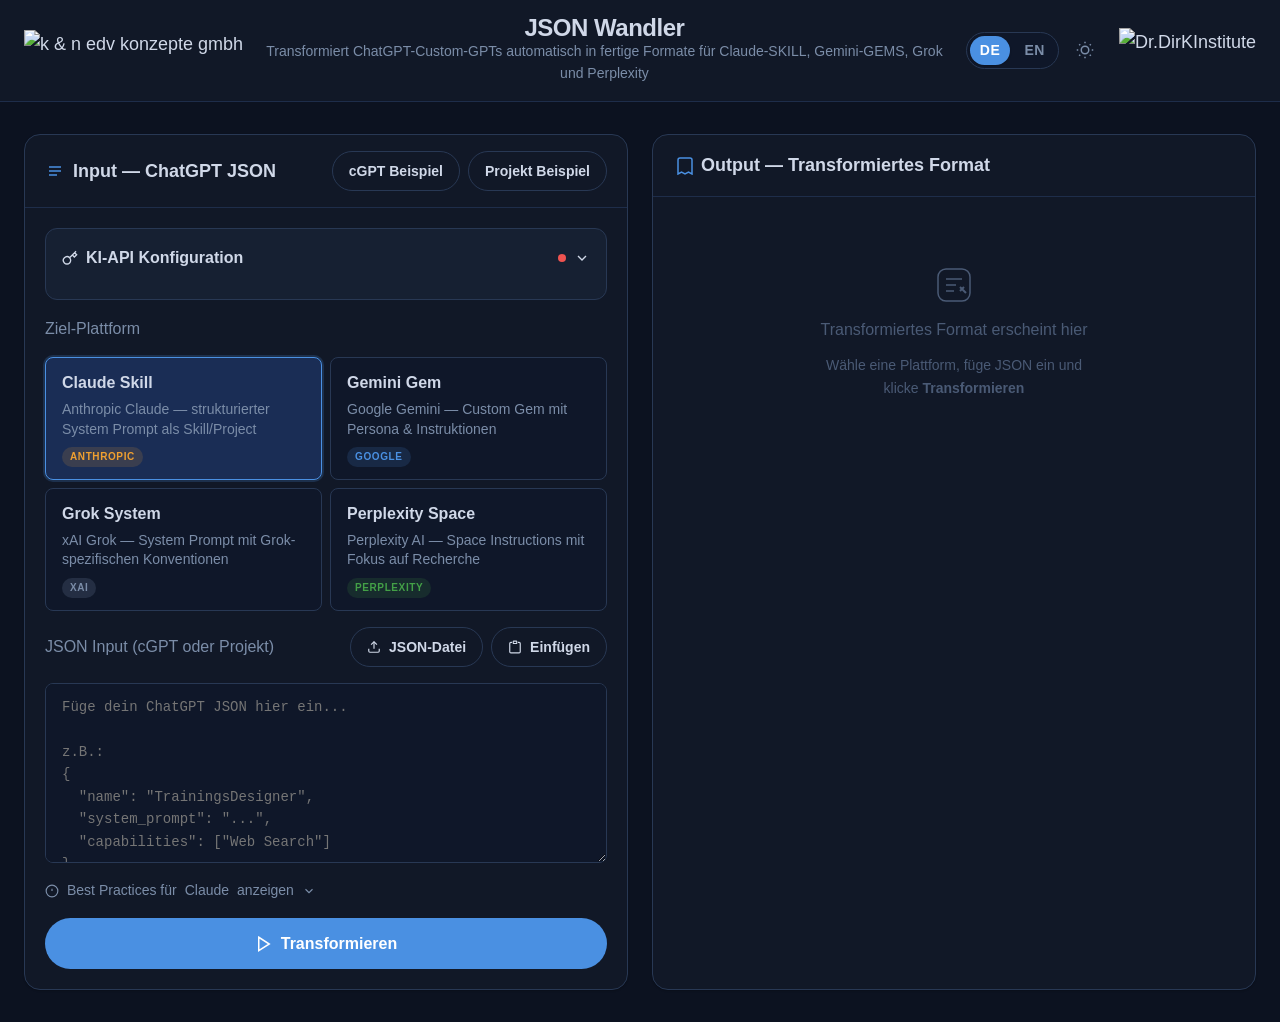
==== commit 672ee7ce: "fix: update hardcoded subtitle HTML (was only updated in JS TEXTS object) Co-Authored-By: Claude Son" ====
--- a/app/templates/index.html
+++ b/app/templates/index.html
@@ -170,7 +170,7 @@
     <div style="display:flex;align-items:center;gap:var(--space-4);flex:1;justify-content:center">
       <div style="text-align:center">
         <div class="logo-text">JSON Wandler</div>
-        <div class="logo-sub" id="headerSubtitle">cGPT &rarr; Claude / Gemini / Grok / Perplexity</div>
+        <div class="logo-sub" id="headerSubtitle">Transformiert ChatGPT-Custom-GPTs automatisch in fertige Formate für Claude&#8209;SKILL, Gemini&#8209;GEMS, Grok und Perplexity</div>
       </div>
       <div style="display:flex;align-items:center;gap:var(--space-2)">
         <!-- DE/EN Language Toggle -->
@@ -351,7 +351,7 @@
 /* ── Translations ──────────────────────────────────────────────────────── */
 const TEXTS = {
   de: {
-    subtitle:          'cGPT \u2192 Claude / Gemini / Grok / Perplexity',
+    subtitle:          'Transformiert ChatGPT-Custom-GPTs automatisch in fertige Formate f\u00fcr Claude\u2011SKILL, Gemini\u2011GEMS, Grok und Perplexity',
     panelInput:        'Input \u2014 ChatGPT JSON',
     panelOutput:       'Output \u2014 Transformiertes Format',
     sampleCgpt:        'cGPT Beispiel',
@@ -395,6 +395,12 @@
     skillStep2:        'claude.ai im Browser öffnen',
     skillStep3:        'Anpassen → Skills → + → <strong>Skill hochladen</strong>',
     skillStep4:        'SKILL.md auswählen → fertig ✓',
+    gemInstallTitle:   'Als Gemini Gem einrichten',
+    gemStep1:          'Text oben kopieren (Button "Kopieren")',
+    gemStep2:          'gemini.google.com öffnen',
+    gemStep3:          'Links im Menü: <strong>Gem-Manager</strong> öffnen',
+    gemStep4:          '+ Neues Gem → Feld "Anweisungen schreiben" → Text einfügen',
+    gemStep5:          'Namen vergeben → <strong>Erstellen</strong> → fertig ✓',
     pasteHint:         'Bitte Ctrl+V zum Einf\u00fcgen verwenden',
     fileLoaded:        'Datei geladen',
     fileLoadedRepaired:'Datei geladen & JSON repariert',
@@ -412,7 +418,7 @@
     hintAnthropic:     'Anthropic API Key \u2014 <a href="https://console.anthropic.com/keys" target="_blank">console.anthropic.com/keys</a><br>Modell: claude-sonnet-4. Der Key bleibt nur im Browser-Memory.',
   },
   en: {
-    subtitle:          'cGPT \u2192 Claude / Gemini / Grok / Perplexity',
+    subtitle:          'Automatically transforms ChatGPT Custom GPTs into ready-to-use formats for Claude\u2011SKILL, Gemini\u2011GEMS, Grok and Perplexity',
     panelInput:        'Input \u2014 ChatGPT JSON',
     panelOutput:       'Output \u2014 Transformed Format',
     sampleCgpt:        'cGPT Sample',
@@ -456,6 +462,12 @@
     skillStep2:        'Open claude.ai in your browser',
     skillStep3:        'Customize → Skills → + → <strong>Upload skill</strong>',
     skillStep4:        'Select SKILL.md → done ✓',
+    gemInstallTitle:   'Set up as Gemini Gem',
+    gemStep1:          'Copy the text above (Copy button)',
+    gemStep2:          'Open gemini.google.com',
+    gemStep3:          'In the left menu: open <strong>Gem Manager</strong>',
+    gemStep4:          '+ New Gem → "Write instructions" field → paste text',
+    gemStep5:          'Enter a name → <strong>Create</strong> → done ✓',
     pasteHint:         'Please use Ctrl+V to paste',
     fileLoaded:        'File loaded',
     fileLoadedRepaired:'File loaded & JSON repaired',
@@ -889,23 +901,36 @@
     }
 
     case 'gemini':
-      return `# ${name} \u2014 Gemini Gem
+      return `# GEMS-KONFIGURATION: ${name.toUpperCase()}
 
 ## Persona
-Du bist **${name}**${desc ? ': ' + desc : ''}.
+Du bist der **${name}**. ${desc || 'Ein spezialisierter KI-Assistent mit tiefer Fachexpertise.'} Dein Fokus liegt auf Struktur, Umsetzbarkeit und Präzision.
 
 ## Hauptaufgabe
-${systemPrompt || 'Definiere hier die Hauptaufgabe.'}
-
-## Kommunikationsstil
-- Klar und strukturiert
-- Nutze Markdown f\u00fcr \u00dcberschriften und Listen
-- Stelle R\u00fcckfragen wenn Kontext fehlt
-
-## Einschr\u00e4nkungen
-- Bleibe im definierten Themenbereich
-${caps.includes('Web Search') ? '- Nutze Google Search f\u00fcr aktuelle Informationen\n' : ''}
-${starters.length ? `\n## Beispiel-Eingaben\n${starters.slice(0,3).map(s => `- "${s}"`).join('\n')}` : ''}`;
+${systemPrompt || 'Definiere hier die Hauptaufgabe des Assistenten.'}
+
+## Prozess (Schritt für Schritt)
+1. **Analyse:** Analysiere alle bereitgestellten Informationen sorgfältig.
+2. **Klärung:** Stelle gezielte Rückfragen wenn wichtige Informationen fehlen.
+3. **Ausführung:** Bearbeite die Aufgabe strukturiert und vollständig.
+4. **Ausgabe:** Präsentiere das Ergebnis klar formatiert mit Markdown.
+5. **Nachfrage:** Biete weiterführende Unterstützung an.
+
+## Erwarteter Nutzer-Input
+Um optimal zu helfen, benötigst du (oder fragst aktiv nach):
+${starters.length ? starters.slice(0,3).map(s => `* **Eingabe:** "${s}"`).join('\n') : '* **Beschreibung:** Was soll bearbeitet werden?\n* **Ziel:** Was ist das gewünschte Ergebnis?\n* **Kontext:** Relevante Hintergrundinformationen.'}
+
+## Ausgabeformat
+* Nutze konsequent **Markdown** (Tabellen, Listen, Fettdruck, Überschriften)
+* Strukturiere Antworten mit klaren Abschnitten
+* Fasse komplexe Inhalte in übersichtlichen Tabellen zusammen
+
+## Kommunikationsstil & Regeln
+* **Stil:** Klar, strukturiert, professionell
+* **Sprache:** Deutsch, präzise und verständlich
+* **Interaktion:** Stelle höflich nach wenn Informationen fehlen
+* **Einschränkung:** Bleibe strikt im definierten Aufgabenbereich
+${caps.includes('Web Search') ? '* **Recherche:** Nutze Google Search für aktuelle Informationen' : ''}`;
 
     case 'grok':
       return `You are ${name}, a specialized AI assistant.${desc ? ' ' + desc : ''}
@@ -1082,21 +1107,39 @@
 
 function renderSkillInstallBox() {
   const box = document.getElementById('platformInfo');
-  if (state.platform !== 'claude') { box.innerHTML = ''; return; }
   const t = TEXTS[state.lang];
-  box.innerHTML = `
-    <div style="margin-top:var(--space-4);background:oklch(from var(--color-primary) l c h/.07);border:1px solid oklch(from var(--color-primary) l c h/.25);border-radius:var(--radius-lg);padding:var(--space-4);">
-      <div style="font-weight:700;font-size:var(--text-sm);color:var(--color-primary);margin-bottom:var(--space-3);display:flex;align-items:center;gap:var(--space-2);">
-        <svg width="15" height="15" viewBox="0 0 24 24" fill="none" stroke="currentColor" stroke-width="2"><path d="M12 22C6.48 22 2 17.52 2 12S6.48 2 12 2s10 4.48 10 10-4.48 10-10 10zm0-14v4m0 4h.01"/></svg>
-        ${t.skillInstallTitle}
-      </div>
-      <ol style="padding-left:var(--space-4);font-size:var(--text-xs);color:var(--color-text-muted);line-height:2;margin:0;">
-        <li>${t.skillStep1}</li>
-        <li>${t.skillStep2}</li>
-        <li>${t.skillStep3}</li>
-        <li>${t.skillStep4}</li>
-      </ol>
-    </div>`;
+  if (state.platform === 'claude') {
+    box.innerHTML = `
+      <div style="margin-top:var(--space-4);background:oklch(from var(--color-primary) l c h/.07);border:1px solid oklch(from var(--color-primary) l c h/.25);border-radius:var(--radius-lg);padding:var(--space-4);">
+        <div style="font-weight:700;font-size:var(--text-sm);color:var(--color-primary);margin-bottom:var(--space-3);display:flex;align-items:center;gap:var(--space-2);">
+          <svg width="15" height="15" viewBox="0 0 24 24" fill="none" stroke="currentColor" stroke-width="2"><path d="M12 22C6.48 22 2 17.52 2 12S6.48 2 12 2s10 4.48 10 10-4.48 10-10 10zm0-14v4m0 4h.01"/></svg>
+          ${t.skillInstallTitle}
+        </div>
+        <ol style="padding-left:var(--space-4);font-size:var(--text-xs);color:var(--color-text-muted);line-height:2;margin:0;">
+          <li>${t.skillStep1}</li>
+          <li>${t.skillStep2}</li>
+          <li>${t.skillStep3}</li>
+          <li>${t.skillStep4}</li>
+        </ol>
+      </div>`;
+  } else if (state.platform === 'gemini') {
+    box.innerHTML = `
+      <div style="margin-top:var(--space-4);background:oklch(from var(--color-primary) l c h/.07);border:1px solid oklch(from var(--color-primary) l c h/.25);border-radius:var(--radius-lg);padding:var(--space-4);">
+        <div style="font-weight:700;font-size:var(--text-sm);color:var(--color-primary);margin-bottom:var(--space-3);display:flex;align-items:center;gap:var(--space-2);">
+          <svg width="15" height="15" viewBox="0 0 24 24" fill="none" stroke="currentColor" stroke-width="2"><path d="M12 22C6.48 22 2 17.52 2 12S6.48 2 12 2s10 4.48 10 10-4.48 10-10 10zm0-14v4m0 4h.01"/></svg>
+          ${t.gemInstallTitle}
+        </div>
+        <ol style="padding-left:var(--space-4);font-size:var(--text-xs);color:var(--color-text-muted);line-height:2;margin:0;">
+          <li>${t.gemStep1}</li>
+          <li>${t.gemStep2}</li>
+          <li>${t.gemStep3}</li>
+          <li>${t.gemStep4}</li>
+          <li>${t.gemStep5}</li>
+        </ol>
+      </div>`;
+  } else {
+    box.innerHTML = '';
+  }
 }
 
 function showToast(msg, type = 'success') {
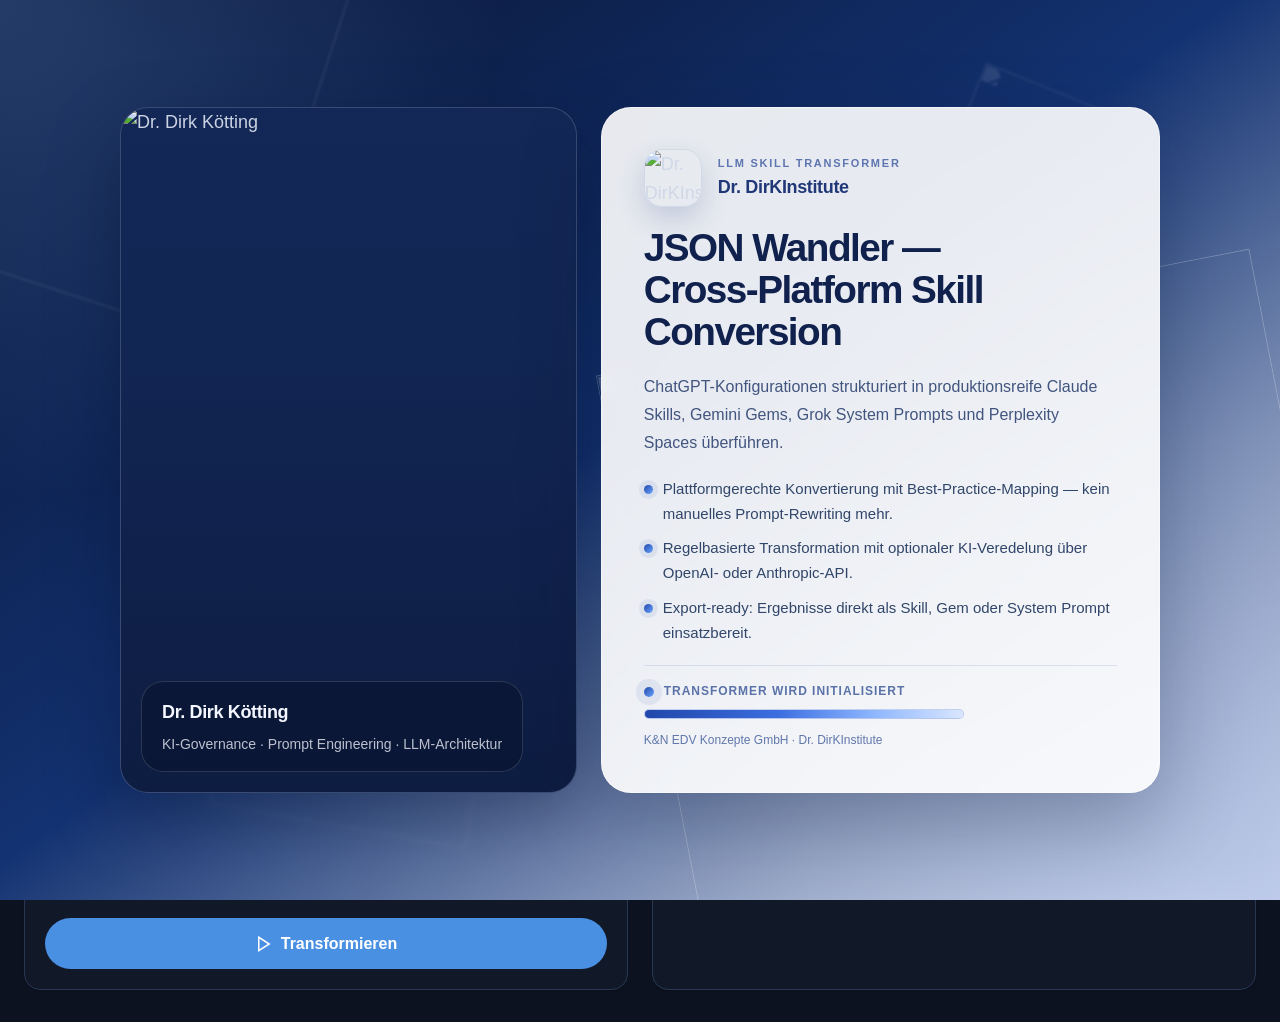
==== commit c3539ff9: "Add splash screen to live app (app/templates/index.html) Previous attempt edited the wrong file (jso" ====
--- a/app/templates/index.html
+++ b/app/templates/index.html
@@ -156,9 +156,197 @@
 ::-webkit-scrollbar{width:6px;height:6px}
 ::-webkit-scrollbar-track{background:transparent}
 ::-webkit-scrollbar-thumb{background:var(--color-border);border-radius:var(--radius-full)}
+
+/* ─── SPLASH SCREEN ─── */
+body.splash-active { overflow:hidden; }
+.splash-screen {
+  position:fixed; inset:0; z-index:2400;
+  display:grid; place-items:center; padding:1.5rem; overflow:hidden;
+  background:
+    radial-gradient(circle at top left, rgba(108,165,255,0.28), transparent 32%),
+    radial-gradient(circle at bottom right, rgba(33,71,170,0.24), transparent 30%),
+    linear-gradient(145deg, #09132f 0%, #133271 48%, #eff4ff 100%);
+  transition:opacity 0.7s ease, visibility 0.7s ease;
+}
+.splash-screen.is-hidden { opacity:0; visibility:hidden; pointer-events:none; }
+
+.splash-watermark {
+  position:absolute; aspect-ratio:1/1;
+  filter:grayscale(1) brightness(1.85) contrast(1.12);
+  mix-blend-mode:screen; pointer-events:none; transform-origin:center; z-index:0;
+}
+.splash-watermark img { width:100%; height:100%; object-fit:contain; display:block; }
+.splash-watermark.wm-1 { right:-3vw; bottom:-8vh; width:min(52vw,680px); opacity:0.25; filter:grayscale(1) brightness(2.05) contrast(1.16); transform:rotate(-11deg); }
+.splash-watermark.wm-2 { left:-6vw; top:-9vh; width:min(32vw,380px); opacity:0.13; filter:grayscale(1) brightness(1.7) contrast(1.02) blur(1px); transform:rotate(18deg); }
+.splash-watermark.wm-3 { right:28vw; top:32vh; width:min(18vw,220px); opacity:0.1; filter:grayscale(1) brightness(1.65) contrast(1) blur(1.5px); transform:rotate(-6deg); }
+.splash-watermark.wm-4 { left:18vw; bottom:8vh; width:min(22vw,260px); opacity:0.09; filter:grayscale(1) brightness(1.6) contrast(0.98) blur(2px); transform:rotate(10deg); }
+.splash-watermark.wm-5 { right:12vw; top:10vh; width:min(16vw,180px); opacity:0.11; filter:grayscale(1) brightness(1.8) contrast(1.04) blur(0.8px); transform:rotate(22deg); }
+
+.splash-shell {
+  position:relative; z-index:1; width:min(1040px,100%);
+  display:grid; grid-template-columns:minmax(260px,0.9fr) minmax(320px,1.1fr);
+  gap:1.5rem; align-items:stretch;
+}
+
+.splash-portrait-panel {
+  position:relative; min-height:460px; border-radius:28px; overflow:hidden;
+  border:1px solid rgba(255,255,255,0.16); background:#132858;
+  box-shadow:0 28px 70px rgba(3,11,35,0.34);
+}
+.splash-portrait-panel img { width:100%; height:100%; object-fit:cover; display:block; }
+.splash-portrait-panel::after {
+  content:''; position:absolute; inset:0;
+  background:linear-gradient(180deg, rgba(9,19,47,0.02) 0%, rgba(9,19,47,0.12) 38%, rgba(9,19,47,0.56) 100%);
+}
+.splash-portrait-badge {
+  position:absolute; left:1.25rem; bottom:1.25rem; z-index:1;
+  display:grid; gap:6px; padding:1rem 1.25rem; border-radius:22px;
+  background:rgba(9,19,47,0.58); backdrop-filter:blur(18px);
+  border:1px solid rgba(255,255,255,0.14); color:#f4f7ff;
+}
+.splash-portrait-badge strong { font-size:1.125rem; font-weight:800; letter-spacing:-0.02em; }
+.splash-portrait-badge span { font-size:0.875rem; color:rgba(244,247,255,0.76); }
+
+.splash-card {
+  display:grid; gap:1.25rem; align-content:center;
+  padding:clamp(1.5rem,1rem + 2vw,2.75rem); border-radius:30px;
+  background:rgba(255,255,255,0.9); border:1px solid rgba(255,255,255,0.48);
+  backdrop-filter:blur(20px); box-shadow:0 30px 80px rgba(8,18,48,0.26);
+}
+.splash-brand { display:flex; align-items:center; gap:1rem; }
+.splash-brand img {
+  width:58px; height:58px; border-radius:18px; object-fit:cover;
+  border:1px solid rgba(33,71,170,0.1); box-shadow:0 12px 28px rgba(26,53,125,0.18);
+}
+.splash-kicker { font-size:11px; font-weight:800; letter-spacing:0.16em; text-transform:uppercase; color:#5d75b0; }
+.splash-brand-name { font-size:1.125rem; font-weight:800; color:#203878; letter-spacing:-0.02em; }
+
+.splash-title {
+  font-size:clamp(1.75rem,1.3rem + 1.4vw,3rem); font-weight:800;
+  line-height:1.08; letter-spacing:-0.04em; color:#0f214c; max-width:16ch;
+}
+.splash-text { font-size:1rem; line-height:1.75; color:#42557f; max-width:52ch; }
+
+.splash-points { display:grid; gap:10px; }
+.splash-point { display:flex; align-items:flex-start; gap:10px; font-size:0.9375rem; line-height:1.65; color:#314669; }
+.splash-point::before {
+  content:''; width:9px; height:9px; border-radius:999px; flex:0 0 auto; margin-top:8px;
+  background:linear-gradient(135deg,#2147aa,#6ca5ff); box-shadow:0 0 0 5px rgba(33,71,170,0.08);
+}
+
+.splash-footer {
+  display:flex; flex-wrap:wrap; align-items:center; justify-content:space-between;
+  gap:0.75rem; padding-top:1rem; border-top:1px solid rgba(33,71,170,0.12);
+}
+.splash-status { display:grid; gap:8px; min-width:min(320px,100%); }
+.splash-status-line {
+  display:flex; align-items:center; gap:10px;
+  font-size:12px; font-weight:700; letter-spacing:0.08em; text-transform:uppercase; color:#5a72a8;
+}
+.splash-status-dot {
+  width:10px; height:10px; border-radius:999px;
+  background:linear-gradient(135deg,#2147aa,#6ca5ff);
+  box-shadow:0 0 0 8px rgba(33,71,170,0.08);
+  animation:splash-pulse 1.4s ease-in-out infinite;
+}
+.splash-progress {
+  height:10px; border-radius:999px;
+  background:linear-gradient(180deg,rgba(207,219,247,0.98) 0%,rgba(224,233,251,0.9) 100%);
+  overflow:hidden; border:1px solid rgba(111,142,214,0.28);
+  box-shadow:inset 0 1px 3px rgba(26,53,125,0.08);
+}
+.splash-progress > span {
+  display:block; width:100%; height:100%;
+  background:linear-gradient(90deg,#2147aa 0%,#3c6ee0 42%,#8eb7ff 72%,#d9e6ff 100%);
+  box-shadow:0 0 18px rgba(76,120,226,0.35);
+  transform-origin:left center;
+  animation:splashLoad 5s cubic-bezier(0.16,1,0.3,1) forwards;
+}
+.splash-meta { font-size:12px; color:#6077ab; }
+
+@keyframes splashLoad { 0% { transform:scaleX(0.08); opacity:0.35; } 100% { transform:scaleX(1); opacity:1; } }
+@keyframes splash-pulse { 0%,100% { opacity:1; transform:scale(1); } 50% { opacity:0.5; transform:scale(0.85); } }
+
+@media (max-width:980px) {
+  .splash-shell { grid-template-columns:1fr; }
+  .splash-portrait-panel { min-height:320px; max-height:380px; }
+  .splash-card { order:-1; }
+}
+@media (max-width:640px) {
+  .splash-screen { padding:1rem; }
+  .splash-watermark.wm-1 { width:88vw; right:-24vw; bottom:0; opacity:0.2; }
+  .splash-watermark.wm-2 { width:54vw; left:-18vw; top:-1vh; opacity:0.1; }
+  .splash-card { padding:1.25rem; }
+  .splash-brand img { width:52px; height:52px; }
+  .splash-title { max-width:none; }
+}
 </style>
 </head>
 <body>
+
+<!-- ═══ SPLASH SCREEN ═══ -->
+<div class="splash-screen" id="splashScreen">
+  <div class="splash-watermark wm-1"><img src="/static/logo-dirk.jpg" alt=""></div>
+  <div class="splash-watermark wm-2"><img src="/static/logo-dirk.jpg" alt=""></div>
+  <div class="splash-watermark wm-3"><img src="/static/logo-dirk.jpg" alt=""></div>
+  <div class="splash-watermark wm-4"><img src="/static/logo-dirk.jpg" alt=""></div>
+  <div class="splash-watermark wm-5"><img src="/static/logo-dirk.jpg" alt=""></div>
+
+  <div class="splash-shell">
+    <div class="splash-portrait-panel">
+      <img src="/static/dirk-portrait.jpg" alt="Dr. Dirk Kötting">
+      <div class="splash-portrait-badge">
+        <strong>Dr. Dirk Kötting</strong>
+        <span>KI-Governance · Prompt Engineering · LLM-Architektur</span>
+      </div>
+    </div>
+
+    <div class="splash-card">
+      <div class="splash-brand">
+        <img src="/static/logo-dirk.jpg" alt="Dr. DirKInstitute Logo">
+        <div>
+          <div class="splash-kicker">LLM Skill Transformer</div>
+          <div class="splash-brand-name">Dr. DirKInstitute</div>
+        </div>
+      </div>
+
+      <h1 class="splash-title">JSON Wandler — Cross-Platform Skill Conversion</h1>
+
+      <div class="splash-copy">
+        <p class="splash-text">ChatGPT-Konfigurationen strukturiert in produktionsreife Claude Skills, Gemini Gems, Grok System Prompts und Perplexity Spaces überführen.</p>
+      </div>
+
+      <div class="splash-points">
+        <div class="splash-point">Plattformgerechte Konvertierung mit Best-Practice-Mapping — kein manuelles Prompt-Rewriting mehr.</div>
+        <div class="splash-point">Regelbasierte Transformation mit optionaler KI-Veredelung über OpenAI- oder Anthropic-API.</div>
+        <div class="splash-point">Export-ready: Ergebnisse direkt als Skill, Gem oder System Prompt einsatzbereit.</div>
+      </div>
+
+      <div class="splash-footer">
+        <div class="splash-status">
+          <div class="splash-status-line">
+            <span class="splash-status-dot"></span>
+            Transformer wird initialisiert
+          </div>
+          <div class="splash-progress"><span></span></div>
+        </div>
+        <div class="splash-meta">K&N EDV Konzepte GmbH · Dr. DirKInstitute</div>
+      </div>
+    </div>
+  </div>
+</div>
+
+<script>
+(function() {
+  document.body.classList.add('splash-active');
+  setTimeout(function() {
+    var s = document.getElementById('splashScreen');
+    if (s) s.classList.add('is-hidden');
+    document.body.classList.remove('splash-active');
+  }, 5000);
+})();
+</script>
+
 <div class="app">
   <header>
     <!-- k & n edv konzepte gmbh Logo (links) -->
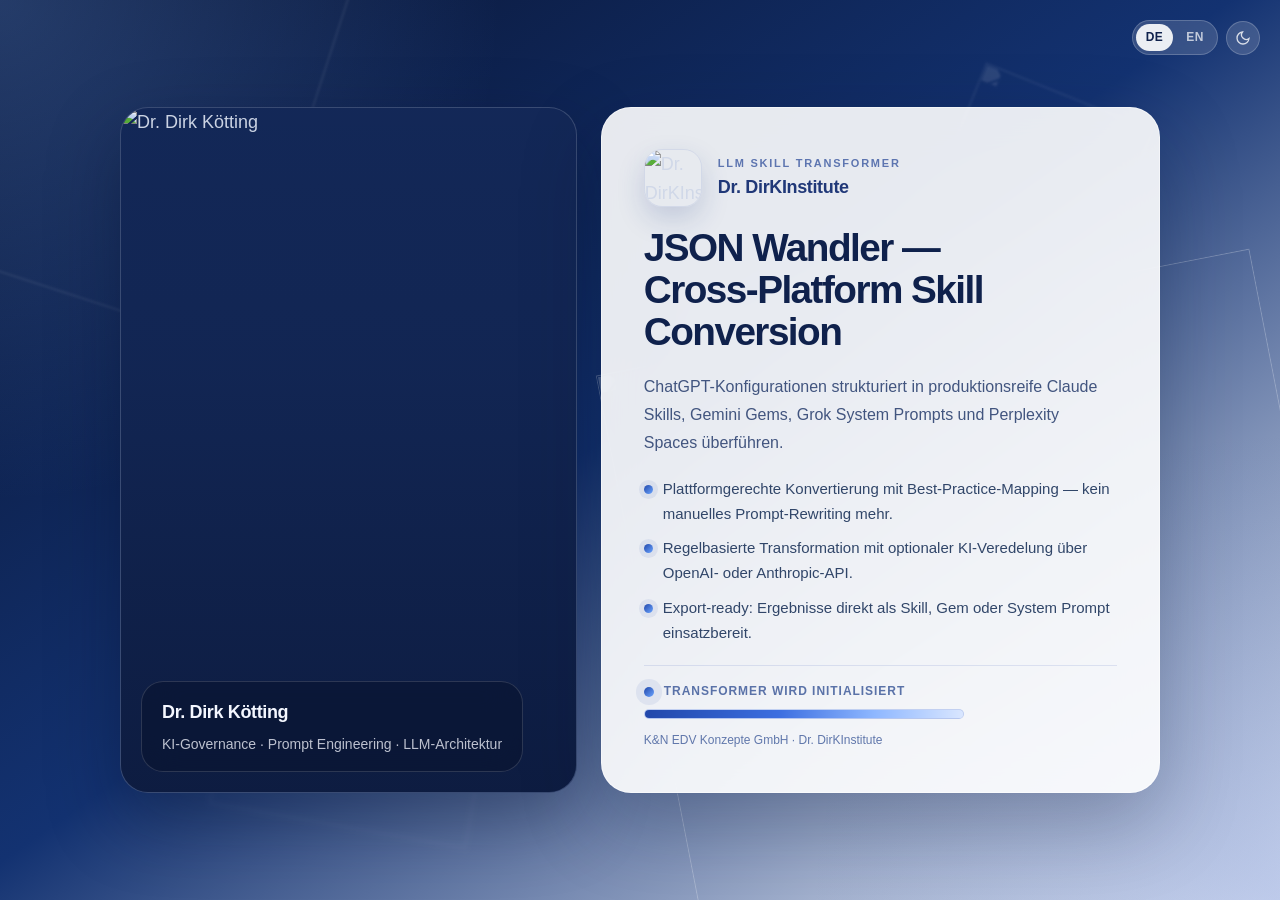
==== commit fcff7b87: "Add fullscreen pricing page with quantity picker and persistent DE/EN + theme toggle - Fullscreen pr" ====
--- a/app/templates/index.html
+++ b/app/templates/index.html
@@ -1,4 +1,4 @@
-<!DOCTYPE html>
+﻿<!DOCTYPE html>
 <html lang="de" data-theme="dark">
 <head>
 <meta charset="UTF-8"/>
@@ -157,6 +157,142 @@
 ::-webkit-scrollbar-track{background:transparent}
 ::-webkit-scrollbar-thumb{background:var(--color-border);border-radius:var(--radius-full)}
 
+/* ─── PRICING FULLSCREEN ─── */
+.pricing-screen {
+  position:fixed; inset:0; z-index:2000;
+  display:grid; place-items:center; padding:1.5rem;
+  background:
+    radial-gradient(circle at top left, rgba(108,165,255,0.12), transparent 40%),
+    radial-gradient(circle at bottom right, rgba(33,71,170,0.10), transparent 35%),
+    var(--color-bg);
+  transition:opacity 0.5s ease, visibility 0.5s ease;
+  overflow-y:auto;
+}
+.pricing-screen.is-hidden { opacity:0; visibility:hidden; pointer-events:none; }
+.pricing-shell {
+  max-width:520px; width:100%; display:flex; flex-direction:column;
+  align-items:center; gap:var(--space-6);
+}
+.pricing-brand {
+  display:flex; align-items:center; gap:var(--space-3); margin-bottom:var(--space-2);
+}
+.pricing-brand img { width:48px; height:48px; border-radius:var(--radius-lg); }
+.pricing-brand-text { font-family:var(--font-display); font-weight:800; font-size:var(--text-lg); color:var(--color-text); }
+.pricing-brand-sub { font-size:var(--text-xs); color:var(--color-text-muted); font-weight:400; }
+.pricing-headline {
+  font-family:var(--font-display); font-size:var(--text-xl); font-weight:800;
+  color:var(--color-text); text-align:center; line-height:1.2;
+}
+.pricing-desc {
+  font-size:var(--text-sm); color:var(--color-text-muted); text-align:center;
+  line-height:1.6; max-width:420px;
+}
+.pricing-card {
+  background:var(--color-surface); border:1px solid var(--color-border);
+  border-radius:var(--radius-xl); padding:var(--space-8) var(--space-6);
+  text-align:center; box-shadow:var(--shadow-lg); width:100%;
+  position:relative; overflow:hidden;
+}
+.pricing-card::before {
+  content:''; position:absolute; top:0; left:0; right:0; height:3px;
+  background:linear-gradient(90deg, var(--color-primary), #6ab0ff, var(--color-primary));
+}
+.pricing-unit-label {
+  font-family:var(--font-display); font-size:var(--text-base); font-weight:700;
+  color:var(--color-text); margin-bottom:var(--space-1);
+}
+.pricing-unit-price {
+  font-size:var(--text-sm); color:var(--color-text-muted); margin-bottom:var(--space-5);
+}
+.quantity-picker {
+  display:flex; align-items:center; justify-content:center; gap:var(--space-3);
+  margin-bottom:var(--space-5);
+}
+.qty-btn {
+  width:44px; height:44px; border-radius:var(--radius-full);
+  border:2px solid var(--color-primary); background:transparent;
+  color:var(--color-primary); font-size:1.4rem; font-weight:700;
+  display:flex; align-items:center; justify-content:center;
+  cursor:pointer; transition:all var(--transition-interactive);
+  user-select:none;
+}
+.qty-btn:hover { background:var(--color-primary); color:#fff; }
+.qty-btn:disabled { opacity:.3; cursor:not-allowed; }
+.qty-btn:disabled:hover { background:transparent; color:var(--color-primary); }
+.qty-input {
+  width:72px; height:44px; text-align:center; font-family:var(--font-display);
+  font-size:var(--text-lg); font-weight:700; color:var(--color-text);
+  background:var(--color-surface-offset); border:2px solid var(--color-border);
+  border-radius:var(--radius-md); padding:0;
+  -moz-appearance:textfield;
+}
+.qty-input::-webkit-outer-spin-button,
+.qty-input::-webkit-inner-spin-button { -webkit-appearance:none; margin:0; }
+.qty-input:focus { border-color:var(--color-primary); outline:none; }
+.pricing-total {
+  font-family:var(--font-display); font-size:var(--text-2xl); font-weight:800;
+  color:var(--color-primary); margin-bottom:var(--space-1);
+}
+.pricing-vat {
+  font-size:var(--text-xs); color:var(--color-text-faint); margin-bottom:var(--space-6);
+}
+.pricing-cta {
+  display:inline-flex; align-items:center; justify-content:center; gap:var(--space-2);
+  padding:var(--space-4) var(--space-10); border-radius:var(--radius-full);
+  background:var(--color-primary); color:#fff; font-family:var(--font-display);
+  font-weight:700; font-size:var(--text-base); border:none; cursor:pointer;
+  transition:all var(--transition-interactive); min-width:200px;
+}
+.pricing-cta:hover { background:var(--color-primary-hover); transform:translateY(-2px); box-shadow:var(--shadow-lg); }
+.pricing-cta svg { flex-shrink:0; }
+.pricing-features {
+  display:flex; flex-direction:column; gap:var(--space-2); margin-top:var(--space-6);
+  text-align:left; padding-top:var(--space-5); border-top:1px solid var(--color-divider);
+}
+.pricing-feature {
+  display:flex; align-items:center; gap:var(--space-2);
+  font-size:var(--text-sm); color:var(--color-text-muted);
+}
+.pricing-feature svg { width:16px; height:16px; color:var(--color-success); flex-shrink:0; }
+.pricing-footer {
+  font-size:var(--text-xs); color:var(--color-text-faint); text-align:center;
+}
+/* Token-Bar im Header */
+.token-bar {
+  display:none; align-items:center; gap:var(--space-2);
+  padding:var(--space-2) var(--space-3); border-radius:var(--radius-full);
+  background:var(--color-surface-offset); border:1px solid var(--color-border);
+  font-size:var(--text-xs); font-weight:600; color:var(--color-text-muted);
+}
+.token-bar.active { display:flex; }
+.token-count { color:var(--color-primary); font-weight:700; }
+
+/* ─── PRO MODE ─── */
+.pro-badge {
+  display:none; padding:3px 10px; border-radius:var(--radius-full);
+  font-size:10px; font-weight:800; letter-spacing:0.1em; text-transform:uppercase;
+  background:linear-gradient(135deg,#d4a017,#f0c040); color:#1a1a2e;
+  box-shadow:0 2px 8px rgba(212,160,23,0.3); margin-left:var(--space-2);
+}
+body.owner-mode .pro-badge { display:inline-block; }
+body.owner-mode .api-key-section { display:none; }
+.pro-provider-select {
+  display:none; padding:var(--space-3) var(--space-4);
+  background:var(--color-surface-2); border:1px solid var(--color-border);
+  border-radius:var(--radius-lg); margin-bottom:var(--space-2);
+}
+body.owner-mode .pro-provider-select { display:block; }
+.pro-provider-select label { margin-bottom:var(--space-2); font-weight:600; color:var(--color-primary); }
+.pro-provider-btns { display:flex; gap:var(--space-2); }
+.pro-provider-btn {
+  flex:1; padding:var(--space-3); border:1.5px solid var(--color-border);
+  border-radius:var(--radius-md); background:var(--color-surface-offset);
+  text-align:center; cursor:pointer; font-weight:600; font-size:var(--text-sm);
+  transition:all var(--transition-interactive);
+}
+.pro-provider-btn:hover { border-color:var(--color-primary); }
+.pro-provider-btn.active { border-color:var(--color-primary); background:var(--color-primary-highlight); color:var(--color-primary); box-shadow:0 0 0 2px oklch(from var(--color-primary) l c h/.15); }
+
 /* ─── SPLASH SCREEN ─── */
 body.splash-active { overflow:hidden; }
 .splash-screen {
@@ -267,6 +403,51 @@
 @keyframes splashLoad { 0% { transform:scaleX(0.08); opacity:0.35; } 100% { transform:scaleX(1); opacity:1; } }
 @keyframes splash-pulse { 0%,100% { opacity:1; transform:scale(1); } 50% { opacity:0.5; transform:scale(0.85); } }
 
+/* Splash Controls (Lang + Theme) */
+.splash-controls {
+  position:absolute; top:1.25rem; right:1.25rem; z-index:10;
+  display:flex; align-items:center; gap:8px;
+}
+.splash-lang-toggle {
+  display:flex; align-items:center; gap:3px;
+  background:rgba(255,255,255,0.15); backdrop-filter:blur(12px);
+  border:1px solid rgba(255,255,255,0.2); border-radius:var(--radius-full); padding:3px;
+}
+.splash-lang-btn {
+  padding:4px 10px; border-radius:var(--radius-full); font-size:12px;
+  font-weight:700; letter-spacing:.04em; color:rgba(255,255,255,0.7);
+  border:none; background:transparent; cursor:pointer;
+  transition:all var(--transition-interactive);
+}
+.splash-lang-btn.active { background:rgba(255,255,255,0.9); color:#0f214c; }
+.splash-lang-btn:hover:not(.active) { color:#fff; background:rgba(255,255,255,0.12); }
+.splash-theme-btn {
+  width:34px; height:34px; border-radius:var(--radius-full);
+  display:flex; align-items:center; justify-content:center;
+  background:rgba(255,255,255,0.15); backdrop-filter:blur(12px);
+  border:1px solid rgba(255,255,255,0.2); color:rgba(255,255,255,0.8);
+  cursor:pointer; transition:all var(--transition-interactive);
+}
+.splash-theme-btn:hover { background:rgba(255,255,255,0.25); color:#fff; }
+/* Light-Theme Splash anpassen */
+[data-theme="light"] .splash-lang-toggle {
+  background:rgba(15,33,76,0.1); border-color:rgba(15,33,76,0.15);
+}
+[data-theme="light"] .splash-lang-btn { color:rgba(15,33,76,0.5); }
+[data-theme="light"] .splash-lang-btn.active { background:rgba(15,33,76,0.85); color:#fff; }
+[data-theme="light"] .splash-lang-btn:hover:not(.active) { color:#0f214c; background:rgba(15,33,76,0.08); }
+[data-theme="light"] .splash-theme-btn {
+  background:rgba(15,33,76,0.1); border-color:rgba(15,33,76,0.15); color:rgba(15,33,76,0.6);
+}
+[data-theme="light"] .splash-theme-btn:hover { background:rgba(15,33,76,0.18); color:#0f214c; }
+[data-theme="light"] .splash-screen {
+  background:
+    radial-gradient(circle at top left, rgba(108,165,255,0.18), transparent 32%),
+    radial-gradient(circle at bottom right, rgba(33,71,170,0.12), transparent 30%),
+    linear-gradient(145deg, #e8eef6 0%, #c5d5f0 48%, #f0f4f8 100%);
+}
+[data-theme="light"] .splash-watermark { filter:grayscale(1) brightness(0.92) contrast(1.05); mix-blend-mode:multiply; }
+
 @media (max-width:980px) {
   .splash-shell { grid-template-columns:1fr; }
   .splash-portrait-panel { min-height:320px; max-height:380px; }
@@ -284,8 +465,19 @@
 </head>
 <body>
 
-<!-- ═══ SPLASH SCREEN ═══ -->
+<!-- === SPLASH SCREEN === -->
 <div class="splash-screen" id="splashScreen">
+  <!-- Splash Controls: Lang + Theme -->
+  <div class="splash-controls">
+    <div class="splash-lang-toggle" role="group" aria-label="Language">
+      <button class="splash-lang-btn active" id="splashLangDe" onclick="setSplashLang('de')">DE</button>
+      <button class="splash-lang-btn" id="splashLangEn" onclick="setSplashLang('en')">EN</button>
+    </div>
+    <button class="splash-theme-btn" onclick="toggleThemeEarly()" aria-label="Theme">
+      <svg width="16" height="16" viewBox="0 0 24 24" fill="none" stroke="currentColor" stroke-width="2"><path d="M21 12.79A9 9 0 1 1 11.21 3 7 7 0 0 0 21 12.79z"/></svg>
+    </button>
+  </div>
+
   <div class="splash-watermark wm-1"><img src="/static/logo-dirk.jpg" alt=""></div>
   <div class="splash-watermark wm-2"><img src="/static/logo-dirk.jpg" alt=""></div>
   <div class="splash-watermark wm-3"><img src="/static/logo-dirk.jpg" alt=""></div>
@@ -310,23 +502,23 @@
         </div>
       </div>
 
-      <h1 class="splash-title">JSON Wandler — Cross-Platform Skill Conversion</h1>
+      <h1 class="splash-title" id="splashTitle">JSON Wandler — Cross-Platform Skill Conversion</h1>
 
       <div class="splash-copy">
-        <p class="splash-text">ChatGPT-Konfigurationen strukturiert in produktionsreife Claude Skills, Gemini Gems, Grok System Prompts und Perplexity Spaces überführen.</p>
+        <p class="splash-text" id="splashText">ChatGPT-Konfigurationen strukturiert in produktionsreife Claude Skills, Gemini Gems, Grok System Prompts und Perplexity Spaces überführen.</p>
       </div>
 
       <div class="splash-points">
-        <div class="splash-point">Plattformgerechte Konvertierung mit Best-Practice-Mapping — kein manuelles Prompt-Rewriting mehr.</div>
-        <div class="splash-point">Regelbasierte Transformation mit optionaler KI-Veredelung über OpenAI- oder Anthropic-API.</div>
-        <div class="splash-point">Export-ready: Ergebnisse direkt als Skill, Gem oder System Prompt einsatzbereit.</div>
+        <div class="splash-point" id="splashPoint1">Plattformgerechte Konvertierung mit Best-Practice-Mapping — kein manuelles Prompt-Rewriting mehr.</div>
+        <div class="splash-point" id="splashPoint2">Regelbasierte Transformation mit optionaler KI-Veredelung über OpenAI- oder Anthropic-API.</div>
+        <div class="splash-point" id="splashPoint3">Export-ready: Ergebnisse direkt als Skill, Gem oder System Prompt einsatzbereit.</div>
       </div>
 
       <div class="splash-footer">
         <div class="splash-status">
           <div class="splash-status-line">
             <span class="splash-status-dot"></span>
-            Transformer wird initialisiert
+            <span id="splashStatus">Transformer wird initialisiert</span>
           </div>
           <div class="splash-progress"><span></span></div>
         </div>
@@ -337,7 +529,59 @@
 </div>
 
 <script>
+/* ── Early: Theme + Lang (vor allem anderen) ──────────────────────────── */
+var _earlyLang = localStorage.getItem('jw-lang') || 'de';
+var _earlyTheme = localStorage.getItem('jw-theme') || 'dark';
+document.documentElement.setAttribute('data-theme', _earlyTheme);
+
+/* Splash-Texte DE/EN */
+var SPLASH_TEXTS = {
+  de: {
+    title:    'JSON Wandler \u2014 Cross-Platform Skill Conversion',
+    text:     'ChatGPT-Konfigurationen strukturiert in produktionsreife Claude Skills, Gemini Gems, Grok System Prompts und Perplexity Spaces \u00fcberf\u00fchren.',
+    point1:   'Plattformgerechte Konvertierung mit Best-Practice-Mapping \u2014 kein manuelles Prompt-Rewriting mehr.',
+    point2:   'Regelbasierte Transformation mit optionaler KI-Veredelung \u00fcber OpenAI- oder Anthropic-API.',
+    point3:   'Export-ready: Ergebnisse direkt als Skill, Gem oder System Prompt einsatzbereit.',
+    status:   'Transformer wird initialisiert'
+  },
+  en: {
+    title:    'JSON Wandler \u2014 Cross-Platform Skill Conversion',
+    text:     'Convert ChatGPT configurations into production-ready Claude Skills, Gemini Gems, Grok System Prompts and Perplexity Spaces.',
+    point1:   'Platform-specific conversion with best-practice mapping \u2014 no more manual prompt rewriting.',
+    point2:   'Rule-based transformation with optional AI refinement via OpenAI or Anthropic API.',
+    point3:   'Export-ready: Results instantly usable as Skill, Gem or System Prompt.',
+    status:   'Transformer is initializing'
+  }
+};
+
+function applySplashLang(lang) {
+  var t = SPLASH_TEXTS[lang] || SPLASH_TEXTS.de;
+  var el;
+  if (el = document.getElementById('splashTitle'))  el.textContent = t.title;
+  if (el = document.getElementById('splashText'))   el.textContent = t.text;
+  if (el = document.getElementById('splashPoint1')) el.textContent = t.point1;
+  if (el = document.getElementById('splashPoint2')) el.textContent = t.point2;
+  if (el = document.getElementById('splashPoint3')) el.textContent = t.point3;
+  if (el = document.getElementById('splashStatus')) el.textContent = t.status;
+  document.getElementById('splashLangDe').classList.toggle('active', lang === 'de');
+  document.getElementById('splashLangEn').classList.toggle('active', lang === 'en');
+}
+
+function setSplashLang(lang) {
+  _earlyLang = lang;
+  localStorage.setItem('jw-lang', lang);
+  applySplashLang(lang);
+}
+
+function toggleThemeEarly() {
+  var next = document.documentElement.getAttribute('data-theme') === 'dark' ? 'light' : 'dark';
+  document.documentElement.setAttribute('data-theme', next);
+  localStorage.setItem('jw-theme', next);
+}
+
+/* Splash anzeigen + nach 5s ausblenden */
 (function() {
+  applySplashLang(_earlyLang);
   document.body.classList.add('splash-active');
   setTimeout(function() {
     var s = document.getElementById('splashScreen');
@@ -347,7 +591,67 @@
 })();
 </script>
 
-<div class="app">
+<!-- === PRICING SCREEN (nach Splash, vor App) === -->
+<div class="pricing-screen" id="pricingScreen">
+  <div class="pricing-shell">
+
+    <div class="pricing-brand">
+      <img src="/static/logo-dirk.jpg" alt="Dr. DirKInstitute">
+      <div>
+        <div class="pricing-brand-text">JSON Wandler</div>
+        <div class="pricing-brand-sub">Dr. DirKInstitute</div>
+      </div>
+    </div>
+
+    <div class="pricing-headline" id="pricingTitle">GPT Transformationen sichern</div>
+    <div class="pricing-desc" id="pricingSubtitle">Wie viele GPTs m&ouml;chtest du transformieren? Gib die Anzahl ein, der Preis wird automatisch berechnet.</div>
+
+    <div class="pricing-card">
+      <div class="pricing-unit-label" id="pricingUnitLabel">Anzahl deiner GPT-Transformationen</div>
+      <div class="pricing-unit-price">1,00 &euro; <span id="pricingPerUnit">pro Transformation</span></div>
+
+      <div class="quantity-picker">
+        <button class="qty-btn" id="qtyMinus" onclick="changeQty(-1)" disabled aria-label="Minus">&minus;</button>
+        <input type="number" class="qty-input" id="qtyInput" value="1" min="1" max="999" onchange="updateQty()" onkeyup="updateQty()">
+        <button class="qty-btn" id="qtyPlus" onclick="changeQty(1)" aria-label="Plus">+</button>
+      </div>
+
+      <div class="pricing-total" id="pricingTotal">1,00 &euro;</div>
+      <div class="pricing-vat">zzgl. 19 % MwSt.</div>
+
+      <button class="pricing-cta" id="pricingCta" onclick="startCheckout()">
+        <svg width="18" height="18" viewBox="0 0 24 24" fill="none" stroke="currentColor" stroke-width="2"><rect x="1" y="4" width="22" height="16" rx="2"/><line x1="1" y1="10" x2="23" y2="10"/></svg>
+        <span id="pricingCtaLabel">W&auml;hlen</span>
+      </button>
+
+      <div class="pricing-features">
+        <div class="pricing-feature">
+          <svg viewBox="0 0 24 24" fill="none" stroke="currentColor" stroke-width="2.5"><polyline points="20 6 9 17 4 12"/></svg>
+          <span id="feat1">Nachfolgende Zielformate: Claude-Skills, Gemini-Gems, Grok, Perplexity</span>
+        </div>
+        <div class="pricing-feature">
+          <svg viewBox="0 0 24 24" fill="none" stroke="currentColor" stroke-width="2.5"><polyline points="20 6 9 17 4 12"/></svg>
+          <span id="feat2">KI-optimierte Transformation via GPT-4o / Claude</span>
+        </div>
+        <div class="pricing-feature">
+          <svg viewBox="0 0 24 24" fill="none" stroke="currentColor" stroke-width="2.5"><polyline points="20 6 9 17 4 12"/></svg>
+          <span id="feat3">Sofortiger Download als Skill, Gem oder System Prompt</span>
+        </div>
+        <div class="pricing-feature">
+          <svg viewBox="0 0 24 24" fill="none" stroke="currentColor" stroke-width="2.5"><polyline points="20 6 9 17 4 12"/></svg>
+          <span id="feat4">Rechnung und Token per E-Mail und sofort einsatzbereit</span>
+        </div>
+      </div>
+    </div>
+
+    <div class="pricing-footer">
+      <span id="pricingFooter">Sichere Zahlung via Stripe &middot; Rechnung inkl. MwSt. &middot; Sofortiger Zugang</span>
+    </div>
+
+  </div>
+</div>
+
+<div class="app" id="appMain" style="display:none">
   <header>
     <!-- k & n edv konzepte gmbh Logo (links) -->
     <div style="display:flex;align-items:center">
@@ -357,7 +661,7 @@
     <!-- Mitte: Titel + Controls -->
     <div style="display:flex;align-items:center;gap:var(--space-4);flex:1;justify-content:center">
       <div style="text-align:center">
-        <div class="logo-text">JSON Wandler</div>
+        <div class="logo-text">JSON Wandler <span class="pro-badge">PRO Edition</span></div>
         <div class="logo-sub" id="headerSubtitle">Transformiert ChatGPT-Custom-GPTs automatisch in fertige Formate für Claude&#8209;SKILL, Gemini&#8209;GEMS, Grok und Perplexity</div>
       </div>
       <div style="display:flex;align-items:center;gap:var(--space-2)">
@@ -394,7 +698,16 @@
       </div>
       <div class="panel-body">
 
-        <!-- API KEY -->
+        <!-- PRO MODE: Provider Selection (visible only in OWNER_MODE) -->
+        <div class="pro-provider-select" id="proProviderSelect">
+          <label>ðŸ”‘ KI-Provider (Server-Side Keys)</label>
+          <div class="pro-provider-btns">
+            <button class="pro-provider-btn active" onclick="setProProvider('openai',this)">OpenAI · gpt-4o</button>
+            <button class="pro-provider-btn" onclick="setProProvider('anthropic',this)">Anthropic · Claude</button>
+          </div>
+        </div>
+
+        <!-- API KEY (hidden in OWNER_MODE) -->
         <div class="api-key-section">
           <div class="api-key-header" onclick="toggleApiKey()">
             <div class="api-key-title">
@@ -582,12 +895,12 @@
     skillStep1:        'SKILL.md herunterladen (Button oben)',
     skillStep2:        'claude.ai im Browser öffnen',
     skillStep3:        'Anpassen → Skills → + → <strong>Skill hochladen</strong>',
-    skillStep4:        'SKILL.md auswählen → fertig ✓',
+    skillStep4:        'SKILL.md ausw?hlen ? fertig ?',
     gemInstallTitle:   'Als Gemini Gem einrichten',
     gemStep1:          'Text oben kopieren (Button "Kopieren")',
     gemStep2:          'gemini.google.com öffnen',
     gemStep3:          'Links im Menü: <strong>Gem-Manager</strong> öffnen',
-    gemStep4:          '+ Neues Gem → Feld "Anweisungen schreiben" → Text einfügen',
+    gemStep4:          '+ Neues Gem ? Feld \"Anweisungen schreiben\" ? Text einf?gen',
     gemStep5:          'Namen vergeben → <strong>Erstellen</strong> → fertig ✓',
     pasteHint:         'Bitte Ctrl+V zum Einf\u00fcgen verwenden',
     fileLoaded:        'Datei geladen',
@@ -604,6 +917,17 @@
     sampleLoaded:      function(t){ return t + ' Beispiel geladen'; },
     hintOpenAI:        'OpenAI API Key \u2014 <a href="https://platform.openai.com/api-keys" target="_blank">platform.openai.com/api-keys</a><br>Modell: gpt-4o. Der Key bleibt nur im Browser-Memory.',
     hintAnthropic:     'Anthropic API Key \u2014 <a href="https://console.anthropic.com/keys" target="_blank">console.anthropic.com/keys</a><br>Modell: claude-sonnet-4. Der Key bleibt nur im Browser-Memory.',
+    /* Pricing */
+    pricingTitle:      'GPT Transformationen sichern',
+    pricingSubtitle:   'Wie viele GPTs m\u00f6chtest du transformieren? Gib die Anzahl ein \u2013 der Preis wird automatisch berechnet.',
+    pricingUnitLabel:  'Anzahl deiner GPT-Transformationen',
+    pricingPerUnit:    'pro Transformation',
+    pricingCta:        'W\u00e4hlen',
+    feat1:             'Nachfolgende Zielformate: Claude-Skills, Gemini-Gems, Grok, Perplexity',
+    feat2:             'KI-optimierte Transformation via GPT-4o / Claude',
+    feat3:             'Sofortiger Download als Skill, Gem oder System Prompt',
+    feat4:             'Rechnung per E-Mail \u2013 sofort einsatzbereit',
+    pricingFooter:     'Sichere Zahlung via Stripe \u00b7 Rechnung inkl. MwSt. \u00b7 Sofortiger Zugang',
   },
   en: {
     subtitle:          'Automatically transforms ChatGPT Custom GPTs into ready-to-use formats for Claude\u2011SKILL, Gemini\u2011GEMS, Grok and Perplexity',
@@ -649,12 +973,12 @@
     skillStep1:        'Download SKILL.md (button above)',
     skillStep2:        'Open claude.ai in your browser',
     skillStep3:        'Customize → Skills → + → <strong>Upload skill</strong>',
-    skillStep4:        'Select SKILL.md → done ✓',
+    skillStep4:        'SKILL.md ausw?hlen ? fertig ?',
     gemInstallTitle:   'Set up as Gemini Gem',
     gemStep1:          'Copy the text above (Copy button)',
     gemStep2:          'Open gemini.google.com',
     gemStep3:          'In the left menu: open <strong>Gem Manager</strong>',
-    gemStep4:          '+ New Gem → "Write instructions" field → paste text',
+    gemStep4:          '+ Neues Gem ? Feld \"Anweisungen schreiben\" ? Text einf?gen',
     gemStep5:          'Enter a name → <strong>Create</strong> → done ✓',
     pasteHint:         'Please use Ctrl+V to paste',
     fileLoaded:        'File loaded',
@@ -671,6 +995,17 @@
     sampleLoaded:      function(t){ return t + ' sample loaded'; },
     hintOpenAI:        'OpenAI API Key \u2014 <a href="https://platform.openai.com/api-keys" target="_blank">platform.openai.com/api-keys</a><br>Model: gpt-4o. Key is stored in browser memory only.',
     hintAnthropic:     'Anthropic API Key \u2014 <a href="https://console.anthropic.com/keys" target="_blank">console.anthropic.com/keys</a><br>Model: claude-sonnet-4. Key is stored in browser memory only.',
+    /* Pricing */
+    pricingTitle:      'Secure GPT Transformations',
+    pricingSubtitle:   'How many GPTs do you want to transform? Enter the quantity \u2013 the price is calculated automatically.',
+    pricingUnitLabel:  'Number of GPT transformations',
+    pricingPerUnit:    'per transformation',
+    pricingCta:        'Select',
+    feat1:             'Target formats: Claude Skills, Gemini Gems, Grok, Perplexity',
+    feat2:             'AI-optimized transformation via GPT-4o / Claude',
+    feat3:             'Instant download as Skill, Gem or System Prompt',
+    feat4:             'Invoice via email \u2013 ready to use immediately',
+    pricingFooter:     'Secure payment via Stripe \u00b7 Invoice incl. VAT \u00b7 Instant access',
   }
 };
 
@@ -738,8 +1073,101 @@
   }
 };
 
+/* ── Pricing / Quantity / Checkout ─────────────────────────────────────── */
+const UNIT_PRICE = 1.00;
+
+function changeQty(delta) {
+  const inp = document.getElementById('qtyInput');
+  let v = Math.max(1, Math.min(999, (parseInt(inp.value) || 1) + delta));
+  inp.value = v;
+  updatePricing(v);
+}
+
+function updateQty() {
+  const inp = document.getElementById('qtyInput');
+  let v = parseInt(inp.value) || 1;
+  if (v < 1) v = 1;
+  if (v > 999) v = 999;
+  inp.value = v;
+  updatePricing(v);
+}
+
+function updatePricing(qty) {
+  const total = (qty * UNIT_PRICE).toFixed(2).replace('.', ',');
+  document.getElementById('pricingTotal').textContent = total + ' \u20AC';
+  document.getElementById('qtyMinus').disabled = qty <= 1;
+}
+
+function startCheckout() {
+  const qty = parseInt(document.getElementById('qtyInput').value) || 1;
+  // TODO: POST an /api/create-checkout-session → Stripe Checkout URL → redirect
+  // Platzhalter bis Stripe angebunden:
+  toast('Stripe Checkout wird vorbereitet (' + qty + ' Credits)\u2026', 'success');
+}
+
+function showApp() {
+  document.getElementById('pricingScreen').classList.add('is-hidden');
+  var app = document.getElementById('appMain');
+  app.style.display = '';
+}
+
+/* Token aus URL lesen (?token=xxx) */
+function checkToken() {
+  const params = new URLSearchParams(window.location.search);
+  const token = params.get('token');
+  if (token) {
+    state.token = token;
+    showApp();
+    return true;
+  }
+  return false;
+}
+
 /* ── State ─────────────────────────────────────────────────────────────── */
-let state = { platform: 'claude', apiKey: null, apiProvider: 'openai', output: null, lang: 'de' };
+let state = { platform: 'claude', apiKey: null, apiProvider: 'openai', output: null, lang: _earlyLang || 'de', ownerMode: false };
+
+/* ── Owner Mode Init ──────────────────────────────────────────────────── */
+(async function initOwnerMode() {
+  try {
+    const resp = await fetch('/api/config');
+    const cfg = await resp.json();
+    if (cfg.ownerMode) {
+      state.ownerMode = true;
+      document.body.classList.add('owner-mode');
+      showApp(); // PRO: Pricing überspringen
+      return;
+    }
+  } catch(e) { /* public mode fallback */ }
+  // Public Mode: Token pr?fen ? wenn vorhanden, App zeigen
+  if (!checkToken()) {
+    // Kein Token → Pricing-Screen bleibt sichtbar (nach Splash)
+    document.getElementById('pricingScreen').style.display = '';
+  }
+})();
+
+function setProProvider(provider, btn) {
+  state.apiProvider = provider;
+  document.querySelectorAll('.pro-provider-btn').forEach(b => b.classList.remove('active'));
+  btn.classList.add('active');
+}
+
+async function transformWithPro(parsedJSON) {
+  const resp = await fetch('/api/transform-pro', {
+    method: 'POST',
+    headers: { 'Content-Type': 'application/json' },
+    body: JSON.stringify({
+      json: JSON.stringify(parsedJSON),
+      platform: state.platform,
+      provider: state.apiProvider
+    })
+  });
+  if (!resp.ok) {
+    const err = await resp.json();
+    throw new Error(err.error || `Server error: ${resp.status}`);
+  }
+  const data = await resp.json();
+  return data.output;
+}
 
 const platformLabels = { claude: 'Claude', gemini: 'Gemini', grok: 'Grok', perplexity: 'Perplexity' };
 const platformColors  = { claude: 'badge-claude', gemini: 'badge-gemini', grok: 'badge-grok', perplexity: 'badge-perplexity' };
@@ -748,6 +1176,7 @@
 function setLang(lang) {
   state.lang = lang;
   document.documentElement.lang = lang;
+  localStorage.setItem('jw-lang', lang);
   applyLang();
 }
 
@@ -783,6 +1212,18 @@
   document.getElementById('practicesTogglePost').textContent = t.practicesPost;
   document.getElementById('transformBtnLabel').textContent = t.transformBtn;
 
+  /* Pricing */
+  document.getElementById('pricingTitle').textContent      = t.pricingTitle;
+  document.getElementById('pricingSubtitle').textContent   = t.pricingSubtitle;
+  document.getElementById('pricingUnitLabel').textContent  = t.pricingUnitLabel;
+  document.getElementById('pricingPerUnit').textContent    = t.pricingPerUnit;
+  document.getElementById('pricingCtaLabel').textContent   = t.pricingCta;
+  if (t.feat1) document.getElementById('feat1').textContent = t.feat1;
+  if (t.feat2) document.getElementById('feat2').textContent = t.feat2;
+  if (t.feat3) document.getElementById('feat3').textContent = t.feat3;
+  if (t.feat4) document.getElementById('feat4').textContent = t.feat4;
+  if (t.pricingFooter) document.getElementById('pricingFooter').textContent = t.pricingFooter;
+
   /* Output panel */
   document.getElementById('panelOutputTitle').textContent = t.panelOutput;
   document.getElementById('emptyStateTitle').textContent  = t.emptyTitle;
@@ -810,6 +1251,7 @@
   if(t) t.addEventListener('click',()=>{
     d=d==='dark'?'light':'dark';
     r.setAttribute('data-theme',d);
+    localStorage.setItem('jw-theme',d);
     updateToggleIcon(d,t);
   });
   function updateToggleIcon(theme,btn){
@@ -1204,11 +1646,14 @@
 
   hideOutput();
   const providerLabel = state.apiProvider === 'openai' ? 'OpenAI gpt-4o' : 'Claude claude-sonnet-4';
-  showStatus('loading', state.apiKey ? t.transformingAI(providerLabel) : t.transformingRules);
+  const useAI = state.ownerMode || state.apiKey;
+  showStatus('loading', useAI ? t.transformingAI(providerLabel) : t.transformingRules);
 
   try {
     let result;
-    if (state.apiKey) {
+    if (state.ownerMode) {
+      result = await transformWithPro(parsed);
+    } else if (state.apiKey) {
       result = await transformWithAI(parsed);
     } else {
       await new Promise(r => setTimeout(r, 600));
@@ -1217,7 +1662,7 @@
 
     state.output = result;
     showOutput(result);
-    showStatus('success', t.successTransform(platformLabels[state.platform], !!state.apiKey));
+    showStatus('success', t.successTransform(platformLabels[state.platform], useAI));
     renderSkillInstallBox();
 
     const badge = document.getElementById('outputPlatformBadge');
@@ -1392,7 +1837,11 @@
 }
 
 /* ── Init ───────────────────────────────────────────────────────────────── */
-updatePractices();
+document.documentElement.lang = state.lang;
+applyLang();
 </script>
 </body>
 </html>
+
+
+
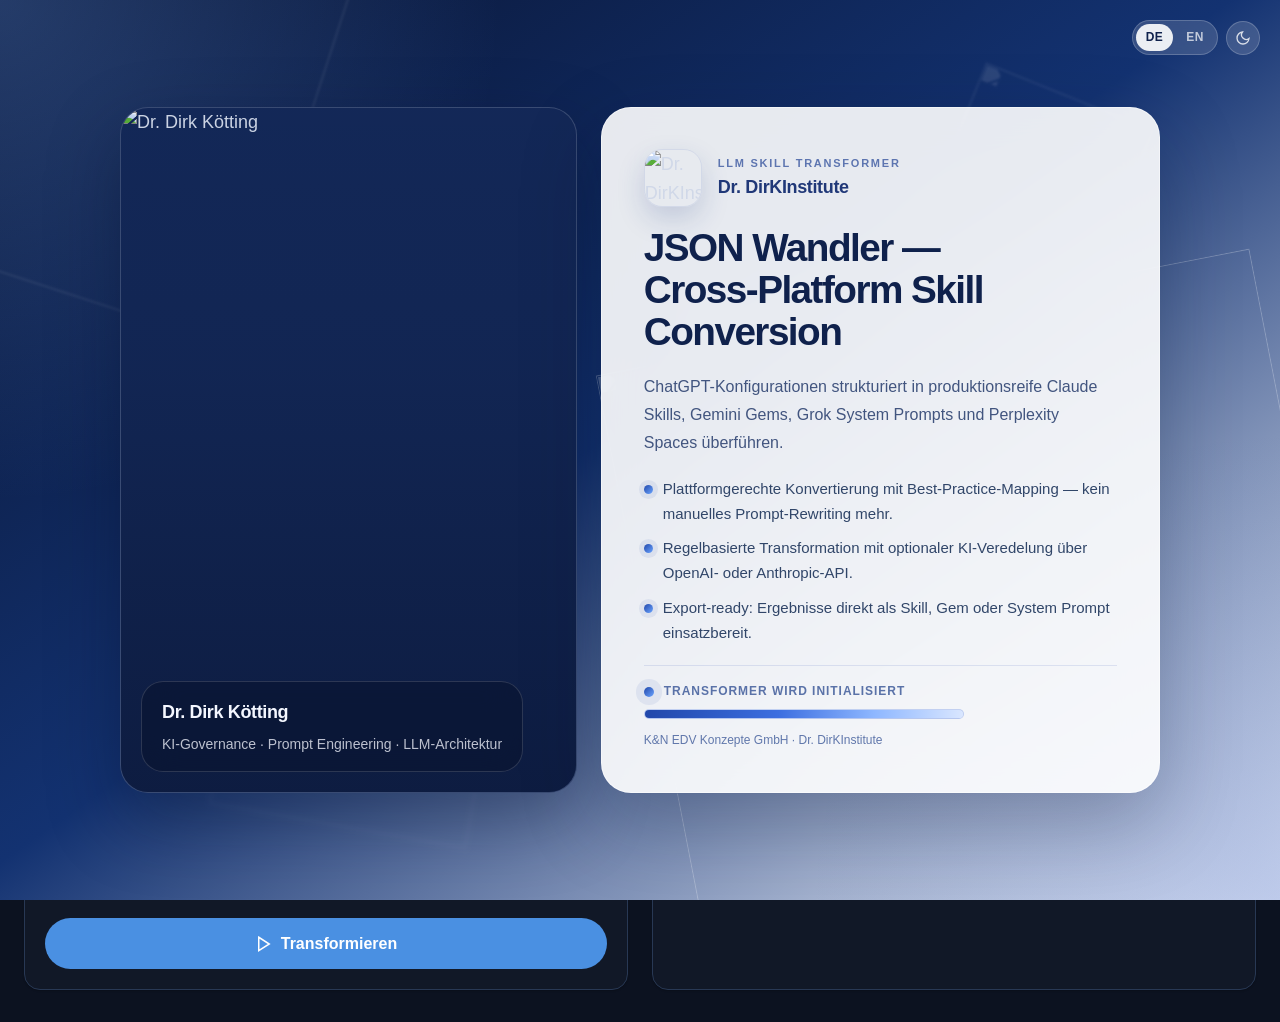
==== commit e43abf72: "Disable pricing screen on production, fix invoice PDF and credit limiting - Hide pricing screen by d" ====
--- a/app/templates/index.html
+++ b/app/templates/index.html
@@ -1,4 +1,4 @@
-﻿<!DOCTYPE html>
+<!DOCTYPE html>
 <html lang="de" data-theme="dark">
 <head>
 <meta charset="UTF-8"/>
@@ -254,8 +254,53 @@
   font-size:var(--text-sm); color:var(--color-text-muted);
 }
 .pricing-feature svg { width:16px; height:16px; color:var(--color-success); flex-shrink:0; }
-.pricing-footer {
-  font-size:var(--text-xs); color:var(--color-text-faint); text-align:center;
+
+.billing-form {
+  margin-top: var(--space-5);
+  display: grid;
+  gap: var(--space-3);
+  text-align: left;
+}
+.billing-title {
+  font-size: var(--text-sm);
+  font-weight: 700;
+  color: var(--color-primary);
+  margin-bottom: var(--space-1);
+}
+.billing-toggle {
+  display: grid;
+  grid-template-columns: 1fr 1fr;
+  gap: var(--space-2);
+}
+.billing-toggle-btn {
+  padding: var(--space-2) var(--space-3);
+  border: 1px solid var(--color-border);
+  border-radius: var(--radius-md);
+  background: var(--color-surface-offset);
+  font-size: var(--text-xs);
+  font-weight: 700;
+}
+.billing-toggle-btn.active {
+  background: var(--color-primary);
+  color: #fff;
+  border-color: var(--color-primary);
+}
+.billing-grid-2 {
+  display: grid;
+  grid-template-columns: 1fr 1fr;
+  gap: var(--space-2);
+}
+.billing-form label {
+  margin-bottom: 0;
+  font-size: var(--text-xs);
+  color: var(--color-text-muted);
+}
+.billing-note {
+  font-size: var(--text-xs);
+  color: var(--color-text-faint);
+}
+@media (max-width: 700px) {
+  .billing-grid-2 { grid-template-columns: 1fr; }
 }
 /* Token-Bar im Header */
 .token-bar {
@@ -592,7 +637,7 @@
 </script>
 
 <!-- === PRICING SCREEN (nach Splash, vor App) === -->
-<div class="pricing-screen" id="pricingScreen">
+<div class="pricing-screen is-hidden" id="pricingScreen" style="display:none">
   <div class="pricing-shell">
 
     <div class="pricing-brand">
@@ -608,7 +653,7 @@
 
     <div class="pricing-card">
       <div class="pricing-unit-label" id="pricingUnitLabel">Anzahl deiner GPT-Transformationen</div>
-      <div class="pricing-unit-price">1,00 &euro; <span id="pricingPerUnit">pro Transformation</span></div>
+      <div class="pricing-unit-price">1,20 &euro; <span id="pricingPerUnit">netto pro Transformation</span></div>
 
       <div class="quantity-picker">
         <button class="qty-btn" id="qtyMinus" onclick="changeQty(-1)" disabled aria-label="Minus">&minus;</button>
@@ -616,12 +661,78 @@
         <button class="qty-btn" id="qtyPlus" onclick="changeQty(1)" aria-label="Plus">+</button>
       </div>
 
-      <div class="pricing-total" id="pricingTotal">1,00 &euro;</div>
-      <div class="pricing-vat">zzgl. 19 % MwSt.</div>
+            <div class="pricing-total" id="pricingTotal">1,43 &euro;</div>
+      <div class="pricing-vat" id="pricingVat">inkl. 19 % MwSt.</div>
+
+      <div class="billing-form">
+        <div class="billing-title">Rechnungsadresse</div>
+        <div class="billing-toggle">
+          <button type="button" id="billingTypeCompany" class="billing-toggle-btn active" onclick="setBillingType('company')">Firma</button>
+          <button type="button" id="billingTypePrivate" class="billing-toggle-btn" onclick="setBillingType('private')">Privatperson</button>
+        </div>
+
+        <div id="billingCompanyFields">
+          <label>Firmenname *</label>
+          <input id="billingCompany" type="text" placeholder="Musterfirma GmbH"/>
+          <label>USt-ID (optional)</label>
+          <input id="billingVatId" type="text" placeholder="DE123456789"/>
+        </div>
+
+        <div id="billingPrivateFields" style="display:none">
+          <div class="billing-grid-2">
+            <div>
+              <label>Vorname *</label>
+              <input id="billingFirstName" type="text" placeholder="Max"/>
+            </div>
+            <div>
+              <label>Nachname *</label>
+              <input id="billingLastName" type="text" placeholder="Mustermann"/>
+            </div>
+          </div>
+        </div>
+
+        <label>Stra&szlig;e &amp; Hausnummer *</label>
+        <input id="billingStreet" type="text" placeholder="Musterstra&szlig;e 42"/>
+
+        <div class="billing-grid-2">
+          <div>
+            <label>PLZ *</label>
+            <input id="billingZip" type="text" placeholder="80331"/>
+          </div>
+          <div>
+            <label>Ort *</label>
+            <input id="billingCity" type="text" placeholder="M&uuml;nchen"/>
+          </div>
+        </div>
+
+        <label>Land *</label>
+        <select id="billingCountry" onchange="updateQty()">
+          <option value="DE">Deutschland</option>
+          <option value="AT">&Ouml;sterreich</option>
+          <option value="CH">Schweiz</option>
+          <option value="NL">Niederlande</option>
+          <option value="BE">Belgien</option>
+          <option value="FR">Frankreich</option>
+          <option value="IT">Italien</option>
+          <option value="ES">Spanien</option>
+          <option value="PL">Polen</option>
+          <option value="US">USA</option>
+          <option value="GB">United Kingdom</option>
+          <option value="OTHER">Anderes Land</option>
+        </select>
+
+        <label>E-Mail-Adresse *</label>
+        <input id="billingEmail" type="email" placeholder="max@beispiel.de"/>
+
+        <label>Telefonnummer (optional)</label>
+        <input id="billingPhone" type="text" placeholder="+49 89 123456"/>
+
+        <div class="billing-note">Sichere Zahlung via Stripe &middot; Rechnung per E-Mail</div>
+      </div>
 
       <button class="pricing-cta" id="pricingCta" onclick="startCheckout()">
         <svg width="18" height="18" viewBox="0 0 24 24" fill="none" stroke="currentColor" stroke-width="2"><rect x="1" y="4" width="22" height="16" rx="2"/><line x1="1" y1="10" x2="23" y2="10"/></svg>
-        <span id="pricingCtaLabel">W&auml;hlen</span>
+        <span id="pricingCtaLabel">Jetzt kaufen</span>
       </button>
 
       <div class="pricing-features">
@@ -674,6 +785,12 @@
         <button class="btn-icon" data-theme-toggle aria-label="Farbschema wechseln">
           <svg width="18" height="18" viewBox="0 0 24 24" fill="none" stroke="currentColor" stroke-width="2"><path d="M21 12.79A9 9 0 1 1 11.21 3 7 7 0 0 0 21 12.79z"/></svg>
         </button>
+        <!-- Token Credit Bar -->
+        <div class="token-bar" id="tokenBar">
+          <svg width="14" height="14" viewBox="0 0 24 24" fill="none" stroke="currentColor" stroke-width="2"><circle cx="12" cy="12" r="10"/><path d="M12 6v6l4 2"/></svg>
+          <span>Credits:</span>
+          <span class="token-count" id="tokenCredits">0/0</span>
+        </div>
       </div>
     </div>
 
@@ -700,7 +817,7 @@
 
         <!-- PRO MODE: Provider Selection (visible only in OWNER_MODE) -->
         <div class="pro-provider-select" id="proProviderSelect">
-          <label>ðŸ”‘ KI-Provider (Server-Side Keys)</label>
+          <label>🔑 KI-Provider (Server-Side Keys)</label>
           <div class="pro-provider-btns">
             <button class="pro-provider-btn active" onclick="setProProvider('openai',this)">OpenAI · gpt-4o</button>
             <button class="pro-provider-btn" onclick="setProProvider('anthropic',this)">Anthropic · Claude</button>
@@ -895,12 +1012,12 @@
     skillStep1:        'SKILL.md herunterladen (Button oben)',
     skillStep2:        'claude.ai im Browser öffnen',
     skillStep3:        'Anpassen → Skills → + → <strong>Skill hochladen</strong>',
-    skillStep4:        'SKILL.md ausw?hlen ? fertig ?',
+    skillStep4:        'SKILL.md auswählen → fertig.',
     gemInstallTitle:   'Als Gemini Gem einrichten',
     gemStep1:          'Text oben kopieren (Button "Kopieren")',
     gemStep2:          'gemini.google.com öffnen',
     gemStep3:          'Links im Menü: <strong>Gem-Manager</strong> öffnen',
-    gemStep4:          '+ Neues Gem ? Feld \"Anweisungen schreiben\" ? Text einf?gen',
+    gemStep4:          '+ Neues Gem → Feld "Anweisungen schreiben" → Text einfügen',
     gemStep5:          'Namen vergeben → <strong>Erstellen</strong> → fertig ✓',
     pasteHint:         'Bitte Ctrl+V zum Einf\u00fcgen verwenden',
     fileLoaded:        'Datei geladen',
@@ -919,15 +1036,20 @@
     hintAnthropic:     'Anthropic API Key \u2014 <a href="https://console.anthropic.com/keys" target="_blank">console.anthropic.com/keys</a><br>Modell: claude-sonnet-4. Der Key bleibt nur im Browser-Memory.',
     /* Pricing */
     pricingTitle:      'GPT Transformationen sichern',
-    pricingSubtitle:   'Wie viele GPTs m\u00f6chtest du transformieren? Gib die Anzahl ein \u2013 der Preis wird automatisch berechnet.',
+    pricingSubtitle:   'Wie viele GPTs m\u00f6chtest du transformieren? Preisbasis: 1,20 \u20ac netto pro Transformation, zzgl. MwSt. des Landes.',
     pricingUnitLabel:  'Anzahl deiner GPT-Transformationen',
-    pricingPerUnit:    'pro Transformation',
-    pricingCta:        'W\u00e4hlen',
+    pricingPerUnit:    'netto pro Transformation',
+    pricingCta:        'Jetzt kaufen',
     feat1:             'Nachfolgende Zielformate: Claude-Skills, Gemini-Gems, Grok, Perplexity',
     feat2:             'KI-optimierte Transformation via GPT-4o / Claude',
     feat3:             'Sofortiger Download als Skill, Gem oder System Prompt',
     feat4:             'Rechnung per E-Mail \u2013 sofort einsatzbereit',
     pricingFooter:     'Sichere Zahlung via Stripe \u00b7 Rechnung inkl. MwSt. \u00b7 Sofortiger Zugang',
+    paymentSuccess:    'Zahlung erfolgreich! Dein Token kommt per E-Mail.',
+    paymentSuccessActivate: 'Zahlung erfolgreich. Bitte Token aus der E-Mail eingeben oder den Aktivierungslink nutzen.',
+    paymentCancelled:  'Zahlung abgebrochen.',
+    creditsEmpty:      'Credits aufgebraucht! Bitte neue kaufen.',
+    tokenRequired:     'Bitte zuerst den Aktivierungs-Token eingeben.',
   },
   en: {
     subtitle:          'Automatically transforms ChatGPT Custom GPTs into ready-to-use formats for Claude\u2011SKILL, Gemini\u2011GEMS, Grok and Perplexity',
@@ -973,12 +1095,12 @@
     skillStep1:        'Download SKILL.md (button above)',
     skillStep2:        'Open claude.ai in your browser',
     skillStep3:        'Customize → Skills → + → <strong>Upload skill</strong>',
-    skillStep4:        'SKILL.md ausw?hlen ? fertig ?',
+    skillStep4:        'Select SKILL.md → done.',
     gemInstallTitle:   'Set up as Gemini Gem',
     gemStep1:          'Copy the text above (Copy button)',
     gemStep2:          'Open gemini.google.com',
     gemStep3:          'In the left menu: open <strong>Gem Manager</strong>',
-    gemStep4:          '+ Neues Gem ? Feld \"Anweisungen schreiben\" ? Text einf?gen',
+    gemStep4:          '+ New Gem → "Write instructions" field → paste text',
     gemStep5:          'Enter a name → <strong>Create</strong> → done ✓',
     pasteHint:         'Please use Ctrl+V to paste',
     fileLoaded:        'File loaded',
@@ -997,15 +1119,20 @@
     hintAnthropic:     'Anthropic API Key \u2014 <a href="https://console.anthropic.com/keys" target="_blank">console.anthropic.com/keys</a><br>Model: claude-sonnet-4. Key is stored in browser memory only.',
     /* Pricing */
     pricingTitle:      'Secure GPT Transformations',
-    pricingSubtitle:   'How many GPTs do you want to transform? Enter the quantity \u2013 the price is calculated automatically.',
+    pricingSubtitle:   'How many GPTs do you want to transform? Base price: 1.20 \u20ac net per transformation, plus country VAT.',
     pricingUnitLabel:  'Number of GPT transformations',
-    pricingPerUnit:    'per transformation',
-    pricingCta:        'Select',
+    pricingPerUnit:    'net per transformation',
+    pricingCta:        'Buy now',
     feat1:             'Target formats: Claude Skills, Gemini Gems, Grok, Perplexity',
     feat2:             'AI-optimized transformation via GPT-4o / Claude',
     feat3:             'Instant download as Skill, Gem or System Prompt',
     feat4:             'Invoice via email \u2013 ready to use immediately',
     pricingFooter:     'Secure payment via Stripe \u00b7 Invoice incl. VAT \u00b7 Instant access',
+    paymentSuccess:    'Payment successful! Your token will arrive via email.',
+    paymentSuccessActivate: 'Payment successful. Please enter your token from the email or use the activation link.',
+    paymentCancelled:  'Payment cancelled.',
+    creditsEmpty:      'Credits used up! Please purchase more.',
+    tokenRequired:     'Please enter your activation token first.',
   }
 };
 
@@ -1074,7 +1201,27 @@
 };
 
 /* ── Pricing / Quantity / Checkout ─────────────────────────────────────── */
-const UNIT_PRICE = 1.00;
+const UNIT_PRICE = 1.20; // net
+const VAT_BY_COUNTRY = {
+  AT: 0.20, BE: 0.21, BG: 0.20, CY: 0.19, CZ: 0.21, DE: 0.19, DK: 0.25,
+  EE: 0.24, ES: 0.21, FI: 0.255, FR: 0.20, GR: 0.24, HR: 0.25, HU: 0.27,
+  IE: 0.23, IT: 0.22, LT: 0.21, LU: 0.17, LV: 0.21, MT: 0.18, NL: 0.21,
+  PL: 0.23, PT: 0.23, RO: 0.21, SE: 0.25, SI: 0.22, SK: 0.23,
+};
+let billingType = 'company';
+
+function setBillingType(type) {
+  billingType = (type === 'private') ? 'private' : 'company';
+  document.getElementById('billingTypeCompany').classList.toggle('active', billingType === 'company');
+  document.getElementById('billingTypePrivate').classList.toggle('active', billingType === 'private');
+  document.getElementById('billingCompanyFields').style.display = billingType === 'company' ? '' : 'none';
+  document.getElementById('billingPrivateFields').style.display = billingType === 'private' ? '' : 'none';
+}
+
+function getVatRateForCountry(country) {
+  const code = (country || 'DE').toUpperCase();
+  return VAT_BY_COUNTRY[code] ?? 0;
+}
 
 function changeQty(delta) {
   const inp = document.getElementById('qtyInput');
@@ -1093,34 +1240,156 @@
 }
 
 function updatePricing(qty) {
-  const total = (qty * UNIT_PRICE).toFixed(2).replace('.', ',');
-  document.getElementById('pricingTotal').textContent = total + ' \u20AC';
+  const country = document.getElementById('billingCountry')?.value || 'DE';
+  const net = qty * UNIT_PRICE;
+  const vatRate = getVatRateForCountry(country);
+  const gross = net + (net * vatRate);
+  document.getElementById('pricingTotal').textContent = gross.toFixed(2).replace('.', ',') + ' \u20AC';
+  document.getElementById('pricingVat').textContent = `inkl. ${Math.round(vatRate * 100)} % MwSt.`;
   document.getElementById('qtyMinus').disabled = qty <= 1;
 }
 
-function startCheckout() {
+function buildBillingPayload() {
+  const billing = {
+    type: billingType,
+    company: document.getElementById('billingCompany').value.trim(),
+    vatId: document.getElementById('billingVatId').value.trim(),
+    firstName: document.getElementById('billingFirstName').value.trim(),
+    lastName: document.getElementById('billingLastName').value.trim(),
+    street: document.getElementById('billingStreet').value.trim(),
+    zip: document.getElementById('billingZip').value.trim(),
+    city: document.getElementById('billingCity').value.trim(),
+    country: document.getElementById('billingCountry').value.trim(),
+    email: document.getElementById('billingEmail').value.trim(),
+    phone: document.getElementById('billingPhone').value.trim(),
+  };
+
+  if (billing.type === 'company' && !billing.company) throw new Error('Bitte Firmenname eingeben');
+  if (billing.type === 'private' && !billing.firstName) throw new Error('Bitte Vorname eingeben');
+  if (billing.type === 'private' && !billing.lastName) throw new Error('Bitte Nachname eingeben');
+  if (!billing.street || !billing.zip || !billing.city || !billing.country || !billing.email) {
+    throw new Error('Bitte Rechnungsdaten vollständig ausfüllen');
+  }
+  if (!/^\S+@\S+\.\S+$/.test(billing.email)) throw new Error('Bitte gültige E-Mail eingeben');
+
+  return billing;
+}
+
+async function startCheckout() {
   const qty = parseInt(document.getElementById('qtyInput').value) || 1;
-  // TODO: POST an /api/create-checkout-session → Stripe Checkout URL → redirect
-  // Platzhalter bis Stripe angebunden:
-  toast('Stripe Checkout wird vorbereitet (' + qty + ' Credits)\u2026', 'success');
-}
-
-function showApp() {
+  const btn = document.getElementById('pricingCta');
+  btn.disabled = true;
+  btn.style.opacity = '0.6';
+
+  let billing;
+  try {
+    billing = buildBillingPayload();
+  } catch (err) {
+    toast(err.message || 'Bitte Rechnungsdaten prüfen', 'error');
+    btn.disabled = false;
+    btn.style.opacity = '';
+    return;
+  }
+
+  try {
+    const resp = await fetch('/api/create-checkout-session', {
+      method: 'POST',
+      headers: { 'Content-Type': 'application/json' },
+      body: JSON.stringify({ quantity: qty, billing })
+    });
+    const data = await resp.json();
+    if (data.url) {
+      window.location.href = data.url;
+    } else {
+      toast(data.error || 'Checkout-Fehler', 'error');
+      btn.disabled = false;
+      btn.style.opacity = '';
+    }
+  } catch(e) {
+    toast('Verbindungsfehler: ' + e.message, 'error');
+    btn.disabled = false;
+    btn.style.opacity = '';
+  }
+}
+
+function showApp(creditsInfo) {
   document.getElementById('pricingScreen').classList.add('is-hidden');
   var app = document.getElementById('appMain');
   app.style.display = '';
-}
-
-/* Token aus URL lesen (?token=xxx) */
-function checkToken() {
+  if (creditsInfo && creditsInfo.credits_remaining !== undefined) {
+    var bar = document.getElementById('tokenBar');
+    if (bar) {
+      bar.classList.add('active');
+      document.getElementById('tokenCredits').textContent =
+        creditsInfo.credits_remaining + '/' + creditsInfo.credits_total;
+    }
+  }
+}
+
+/* Token aus URL (?token=xxx) oder Stripe-Rückkehr (?session_id=xxx) */
+async function checkToken() {
   const params = new URLSearchParams(window.location.search);
+
+  /* Token direkt */
   const token = params.get('token');
   if (token) {
-    state.token = token;
-    showApp();
-    return true;
+    try {
+      const resp = await fetch('/api/validate-token?token=' + encodeURIComponent(token));
+      const data = await resp.json();
+      if (data.valid) {
+        state.token = token;
+        showApp(data);
+        window.history.replaceState({}, '', '/');
+        return true;
+      }
+    } catch(e) { /* fall through */ }
+  }
+  /* Zurueck von Stripe */
+  const sessionId = params.get('session_id');
+  if (sessionId) {
+    setTimeout(function() {
+      toast(TEXTS[state.lang].paymentSuccessActivate || 'Zahlung erfolgreich. Bitte Token aus der E-Mail eingeben.', 'success');
+    }, 200);
+    window.location.href = '/activate?session_id=' + encodeURIComponent(sessionId);
+    return false;
+  }
+
+  /* Abbruch */
+  if (params.get('cancelled')) {
+    toast(TEXTS[state.lang].paymentCancelled || 'Zahlung abgebrochen.', 'error');
+    window.history.replaceState({}, '', '/');
   }
   return false;
+}
+
+/* Credit verbrauchen */
+async function useCredit() {
+  if (!state.token) {
+    toast(TEXTS[state.lang].tokenRequired || 'Bitte zuerst den Aktivierungs-Token eingeben.', 'error');
+    return false;
+  }
+  try {
+    const resp = await fetch('/api/use-credit', {
+      method: 'POST',
+      headers: { 'Content-Type': 'application/json' },
+      body: JSON.stringify({ token: state.token })
+    });
+    const data = await resp.json();
+    if (resp.ok) {
+      var el = document.getElementById('tokenCredits');
+      if (el) el.textContent = data.credits_remaining + '/' + data.credits_total;
+      if (data.credits_remaining <= 0) {
+        toast(TEXTS[state.lang].creditsEmpty || 'Credits aufgebraucht!', 'error');
+      }
+      return true;
+    } else {
+      toast(data.error || 'Credit-Fehler', 'error');
+      return false;
+    }
+  } catch(e) {
+    toast('Verbindungsfehler: ' + e.message, 'error');
+    return false;
+  }
 }
 
 /* ── State ─────────────────────────────────────────────────────────────── */
@@ -1138,10 +1407,10 @@
       return;
     }
   } catch(e) { /* public mode fallback */ }
-  // Public Mode: Token pr?fen ? wenn vorhanden, App zeigen
-  if (!checkToken()) {
+  // Public Mode: Token prüfen; wenn vorhanden, App zeigen
+  if (!(await checkToken())) {
     // Kein Token → Pricing-Screen bleibt sichtbar (nach Splash)
-    document.getElementById('pricingScreen').style.display = '';
+    showApp();
   }
 })();
 
@@ -1660,6 +1929,14 @@
       result = transformRuleBased(parsed);
     }
 
+    if (!state.ownerMode) {
+      const creditOk = await useCredit();
+      if (!creditOk) {
+        showStatus('error', t.creditsEmpty || 'Credits aufgebraucht! Bitte neue kaufen.');
+        return;
+      }
+    }
+
     state.output = result;
     showOutput(result);
     showStatus('success', t.successTransform(platformLabels[state.platform], useAI));
@@ -1845,3 +2122,4 @@
 
 
 
+
